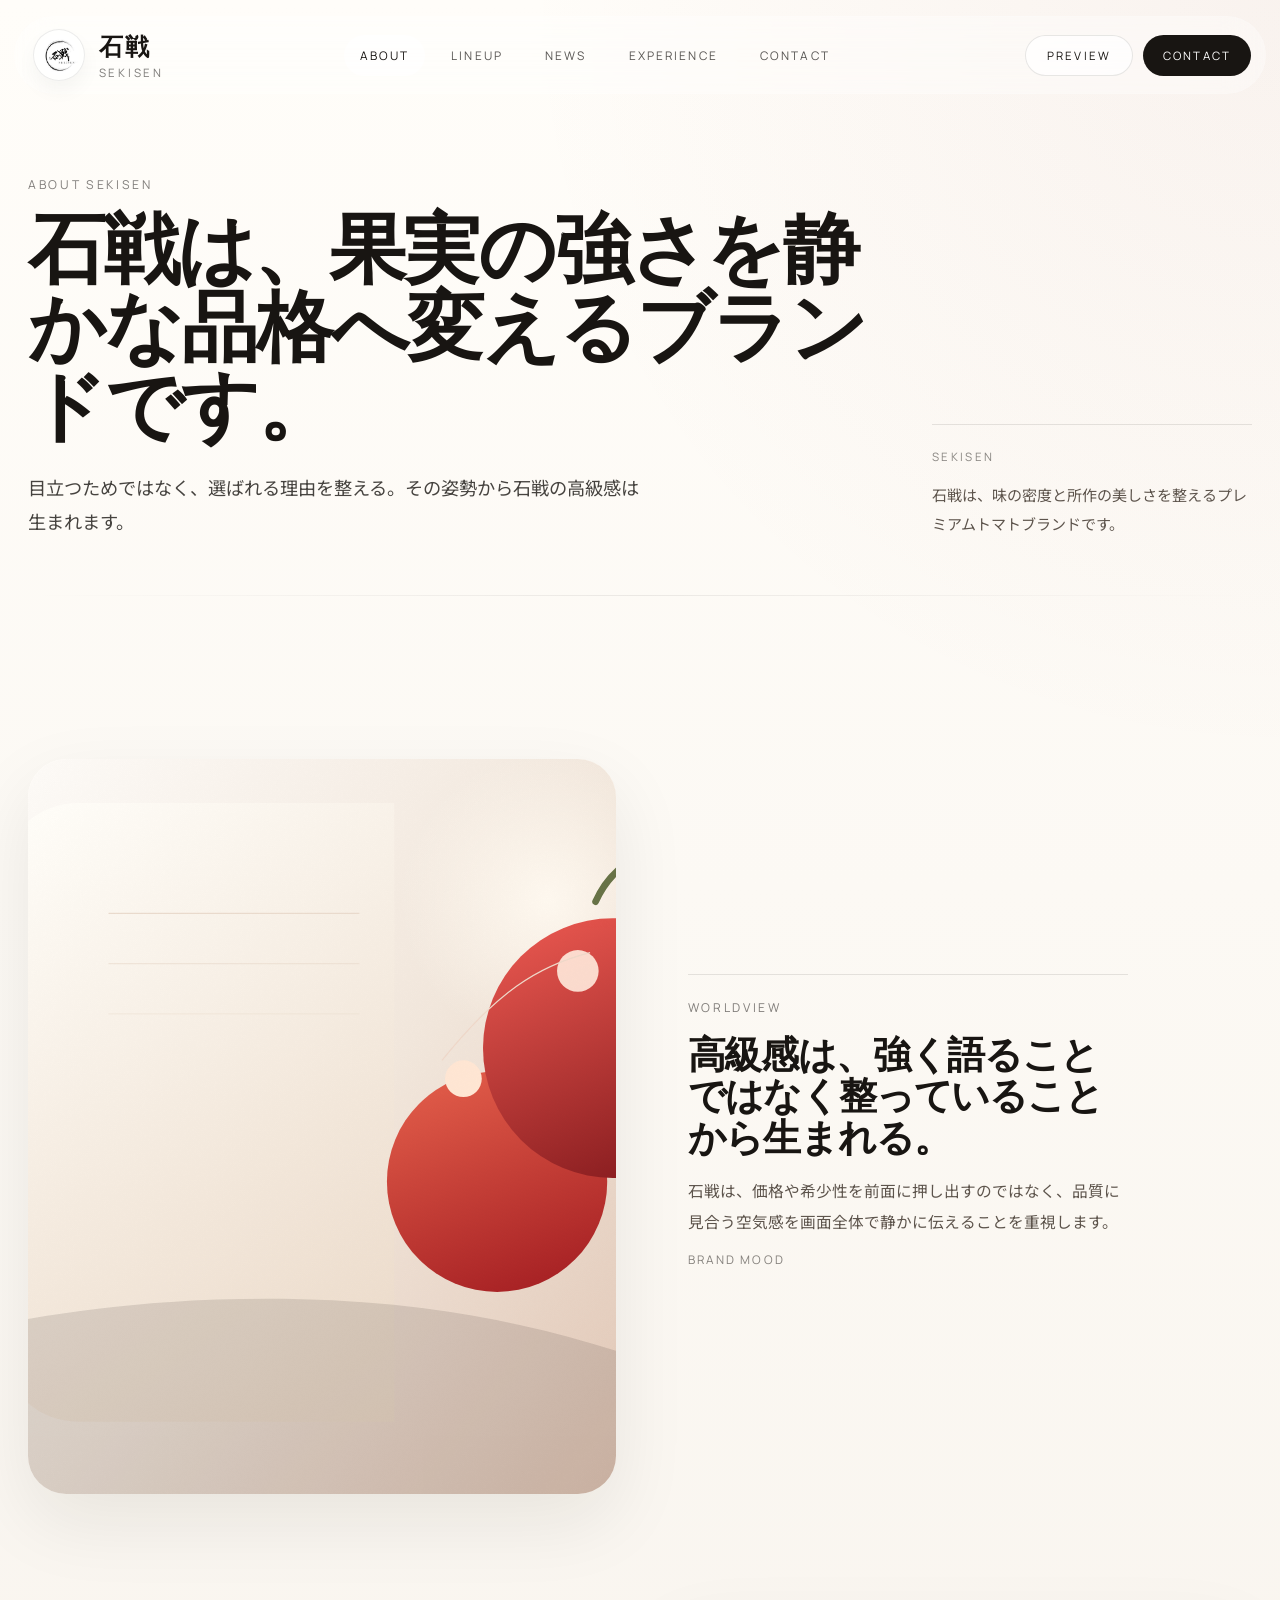
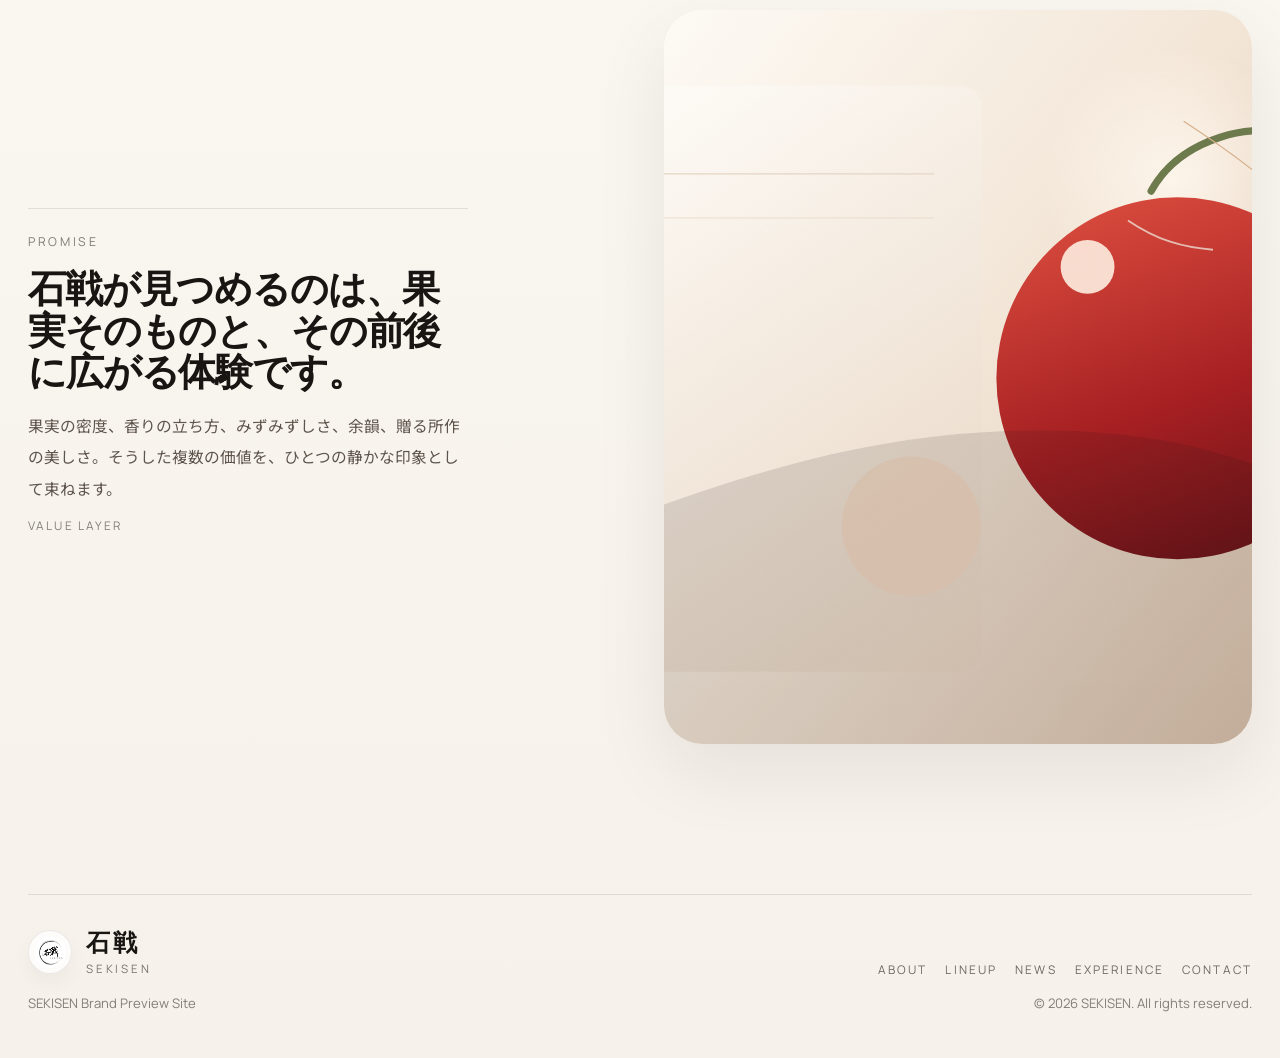
==== about.html @ 0d464e29 "Refine brand UI with multi-page navigation" ====
<!DOCTYPE html>
<html lang="ja">
  <head>
    <meta charset="UTF-8" />
    <meta name="viewport" content="width=device-width, initial-scale=1.0" />
    <title>About | SEKISEN</title>
    <meta
      name="description"
      content="石戦（SEKISEN）のブランド思想と世界観を紹介するページです。"
    />
    <link rel="preconnect" href="https://fonts.googleapis.com" />
    <link rel="preconnect" href="https://fonts.gstatic.com" crossorigin />
    <link
      href="https://fonts.googleapis.com/css2?family=Cormorant+Garamond:wght@500;600;700&family=Manrope:wght@400;500;600;700&family=Noto+Sans+JP:wght@400;500;700&display=swap"
      rel="stylesheet"
    />
    <link rel="stylesheet" href="./assets/css/styles.css" />
  </head>
  <body data-page="about">
    <noscript>
      <div class="no-script">
        JavaScriptを有効にすると、SEKISENのブランドサイトを表示できます。
      </div>
    </noscript>
    <div id="app"></div>
    <script src="./assets/js/content.js" defer></script>
    <script src="./assets/js/main.js" defer></script>
  </body>
</html>
---- assets/css/styles.css ----
:root {
  --bg: #f6f1ea;
  --bg-soft: #fcfaf6;
  --surface: rgba(255, 255, 255, 0.78);
  --surface-strong: rgba(255, 255, 255, 0.92);
  --ink: #181512;
  --ink-soft: #5d544c;
  --ink-faint: rgba(24, 21, 18, 0.56);
  --line: rgba(24, 21, 18, 0.1);
  --line-strong: rgba(24, 21, 18, 0.18);
  --accent: #8a302a;
  --accent-soft: rgba(138, 48, 42, 0.08);
  --moss: #66744a;
  --shadow: 0 28px 76px rgba(24, 21, 18, 0.08);
  --shadow-soft: 0 18px 42px rgba(24, 21, 18, 0.05);
  --radius-xl: 38px;
  --radius-lg: 28px;
  --radius-md: 20px;
  --container: min(1280px, calc(100vw - 56px));
  --transition: 420ms ease;
}

*,
*::before,
*::after {
  box-sizing: border-box;
}

html {
  scroll-behavior: smooth;
}

body {
  margin: 0;
  min-width: 320px;
  font-family: "Manrope", "Noto Sans JP", sans-serif;
  color: var(--ink);
  background:
    radial-gradient(circle at top right, rgba(138, 48, 42, 0.05), transparent 26%),
    linear-gradient(180deg, #fffdf9 0%, var(--bg) 100%);
}

body.nav-open {
  overflow: hidden;
}

img {
  display: block;
  max-width: 100%;
}

a {
  color: inherit;
  text-decoration: none;
}

button {
  font: inherit;
}

.container {
  width: var(--container);
  margin: 0 auto;
}

.page-shell {
  overflow: clip;
}

.site-main {
  position: relative;
}

.site-header {
  position: fixed;
  top: 16px;
  left: 50%;
  z-index: 100;
  width: min(1320px, calc(100vw - 28px));
  transform: translateX(-50%);
}

.site-header__inner {
  display: grid;
  grid-template-columns: auto 1fr auto;
  align-items: center;
  gap: 20px;
  padding: 12px 14px 12px 18px;
  border: 1px solid rgba(255, 255, 255, 0.08);
  border-radius: 999px;
  background: rgba(255, 255, 255, 0.34);
  backdrop-filter: blur(18px);
  transition:
    background var(--transition),
    border-color var(--transition),
    box-shadow var(--transition);
}

.site-header.is-scrolled .site-header__inner {
  background: rgba(255, 255, 255, 0.92);
  border-color: rgba(24, 21, 18, 0.08);
  box-shadow: 0 16px 44px rgba(24, 21, 18, 0.08);
}

.brand-mark {
  display: inline-flex;
  align-items: center;
  gap: 14px;
}

.brand-mark__symbol {
  flex: 0 0 auto;
  width: 52px;
  height: 52px;
  padding: 5px;
  border: 1px solid rgba(24, 21, 18, 0.08);
  border-radius: 50%;
  background: rgba(255, 255, 255, 0.74);
  box-shadow: 0 10px 20px rgba(24, 21, 18, 0.04);
}

.brand-mark__symbol img {
  width: 100%;
  height: 100%;
  object-fit: cover;
  border-radius: 50%;
}

.brand-mark__text {
  display: grid;
  gap: 2px;
}

.brand-mark__ja {
  font-family: "Cormorant Garamond", "Yu Mincho", serif;
  font-size: 1.5rem;
  font-weight: 600;
  letter-spacing: 0.12em;
}

.brand-mark__en {
  font-size: 0.72rem;
  letter-spacing: 0.24em;
  text-transform: uppercase;
  color: rgba(24, 21, 18, 0.56);
}

.site-nav {
  display: flex;
  align-items: center;
  justify-content: center;
  gap: 10px;
}

.site-nav__link {
  position: relative;
  padding: 12px 16px;
  border-radius: 999px;
  font-size: 0.74rem;
  letter-spacing: 0.18em;
  text-transform: uppercase;
  color: rgba(24, 21, 18, 0.72);
  transition: color var(--transition), background var(--transition);
}

.site-nav__link:hover,
.site-nav__link:focus-visible,
.site-nav__link.is-current {
  color: var(--ink);
  background: rgba(255, 255, 255, 0.62);
}

.site-header__utilities {
  display: flex;
  align-items: center;
  gap: 10px;
}

.site-utility {
  display: inline-flex;
  align-items: center;
  justify-content: center;
  min-width: 108px;
  padding: 12px 18px;
  border: 1px solid rgba(24, 21, 18, 0.1);
  border-radius: 999px;
  background: rgba(255, 255, 255, 0.7);
  font-size: 0.72rem;
  letter-spacing: 0.18em;
  text-transform: uppercase;
  transition:
    transform var(--transition),
    background var(--transition),
    color var(--transition),
    box-shadow var(--transition);
}

.site-utility:hover,
.site-utility:focus-visible {
  transform: translateY(-1px);
  box-shadow: 0 12px 26px rgba(24, 21, 18, 0.08);
}

.site-utility--dark {
  background: var(--ink);
  color: #ffffff;
  border-color: transparent;
}

.nav-toggle {
  display: none;
  position: relative;
  width: 48px;
  height: 48px;
  padding: 0;
  border: 0;
  border-radius: 50%;
  background: rgba(255, 255, 255, 0.8);
  box-shadow: 0 10px 22px rgba(24, 21, 18, 0.08);
  cursor: pointer;
}

.nav-toggle span {
  position: absolute;
  left: 13px;
  width: 22px;
  height: 1.5px;
  background: var(--ink);
  transition: transform var(--transition), top var(--transition);
}

.nav-toggle span:first-child {
  top: 20px;
}

.nav-toggle span:last-child {
  top: 28px;
}

.nav-toggle[aria-expanded="true"] span:first-child {
  top: 24px;
  transform: rotate(45deg);
}

.nav-toggle[aria-expanded="true"] span:last-child {
  top: 24px;
  transform: rotate(-45deg);
}

.hero {
  position: relative;
  min-height: 100svh;
  padding: 138px 0 40px;
  isolation: isolate;
}

.hero__slides,
.hero__veil,
.hero__grain {
  position: absolute;
  inset: 0;
}

.hero__slides {
  z-index: -3;
}

.hero-slide {
  position: absolute;
  inset: 0;
  opacity: 0;
  transform: scale(1.018);
  transition: opacity 2200ms ease, transform 2200ms ease;
}

.hero-slide.is-active {
  opacity: 1;
  transform: scale(1);
}

.hero-slide img {
  width: 100%;
  height: 100%;
  object-fit: cover;
  object-position: center;
  transform: scale(1.05);
  transition: transform 12s ease;
}

.hero-slide.is-active img {
  transform: scale(1);
}

.hero__veil {
  z-index: -2;
  background:
    linear-gradient(90deg, rgba(255, 252, 248, 0.95) 0%, rgba(255, 252, 248, 0.84) 36%, rgba(255, 252, 248, 0.48) 68%, rgba(255, 252, 248, 0.18) 100%),
    linear-gradient(180deg, rgba(255, 255, 255, 0.08) 0%, rgba(255, 255, 255, 0.24) 100%);
}

.hero__grain {
  z-index: -1;
  background-image:
    linear-gradient(rgba(24, 21, 18, 0.05) 1px, transparent 1px),
    linear-gradient(90deg, rgba(24, 21, 18, 0.05) 1px, transparent 1px);
  background-size: 156px 156px;
  mask-image: linear-gradient(180deg, rgba(0, 0, 0, 0.7), transparent 94%);
}

.hero__shell {
  position: relative;
  display: grid;
  grid-template-columns: minmax(0, 1.08fr) minmax(320px, 360px);
  gap: 72px;
  align-items: end;
  min-height: calc(100svh - 188px);
}

.hero__copy {
  max-width: 720px;
}

.hero__copy.is-changing {
  opacity: 0.42;
  transform: translateY(20px);
}

.hero__kicker,
.section-kicker {
  margin: 0 0 20px;
  font-size: 0.76rem;
  letter-spacing: 0.22em;
  text-transform: uppercase;
  color: rgba(24, 21, 18, 0.54);
}

.hero__tagline {
  margin: 0 0 22px;
  font-size: 0.76rem;
  letter-spacing: 0.18em;
  text-transform: uppercase;
  color: rgba(24, 21, 18, 0.42);
}

.hero__title,
.section-title,
.subhero__title,
.feature-story__title,
.detail-story__title,
.contact-panel__title,
.intro-block__quote-title,
.link-tile__title,
.overview-link__title,
.news-article__title {
  margin: 0;
  font-family: "Cormorant Garamond", "Yu Mincho", serif;
  font-weight: 600;
  letter-spacing: -0.03em;
}

.hero__title {
  font-size: clamp(4.6rem, 10vw, 8.8rem);
  line-height: 0.86;
}

.hero__description,
.section-text,
.subhero__lead,
.hero__panel-text,
.intro-block__quote-text,
.overview-link__text,
.feature-story__text,
.detail-story__text,
.news-preview__title,
.news-article__body,
.contact-panel__text {
  font-size: 0.98rem;
  line-height: 2;
  color: var(--ink-soft);
}

.hero__description {
  max-width: 480px;
  margin: 28px 0 0;
}

.hero__actions {
  margin-top: 38px;
}

.button {
  display: inline-flex;
  align-items: center;
  justify-content: center;
  min-width: 180px;
  padding: 16px 24px;
  border-radius: 999px;
  border: 1px solid transparent;
  font-size: 0.76rem;
  font-weight: 600;
  letter-spacing: 0.18em;
  text-transform: uppercase;
  transition:
    transform var(--transition),
    box-shadow var(--transition),
    background var(--transition);
}

.button:hover,
.button:focus-visible {
  transform: translateY(-2px);
}

.button--dark {
  background: var(--ink);
  color: #ffffff;
  box-shadow: 0 18px 38px rgba(24, 21, 18, 0.12);
}

.hero__panel {
  align-self: center;
  padding: 26px;
  border: 1px solid rgba(24, 21, 18, 0.08);
  border-radius: var(--radius-xl);
  background:
    linear-gradient(180deg, rgba(255, 255, 255, 0.92), rgba(247, 241, 234, 0.86));
  backdrop-filter: blur(14px);
  box-shadow: var(--shadow);
}

.hero__panel-head {
  display: flex;
  align-items: center;
  justify-content: space-between;
  gap: 14px;
}

.hero__panel-label {
  margin: 0;
  font-size: 0.72rem;
  letter-spacing: 0.18em;
  text-transform: uppercase;
  color: rgba(24, 21, 18, 0.46);
}

.hero__panel-mark {
  font-family: "Cormorant Garamond", "Yu Mincho", serif;
  font-size: 1.4rem;
  letter-spacing: 0.12em;
}

.hero__panel-logo {
  width: 96px;
  height: 96px;
  margin-top: 26px;
  padding: 8px;
  border: 1px solid rgba(24, 21, 18, 0.08);
  border-radius: 50%;
  background: rgba(255, 255, 255, 0.8);
}

.hero__panel-logo img {
  width: 100%;
  height: 100%;
  object-fit: cover;
  border-radius: 50%;
}

.hero__panel-title {
  margin: 24px 0 0;
  font-family: "Cormorant Garamond", "Yu Mincho", serif;
  font-size: 2.05rem;
  line-height: 1.08;
  letter-spacing: -0.02em;
}

.hero__panel-text {
  margin: 14px 0 0;
}

.hero__panel-points {
  display: grid;
  gap: 10px;
  margin-top: 22px;
}

.hero__panel-point {
  display: inline-flex;
  align-items: center;
  gap: 10px;
  font-size: 0.76rem;
  letter-spacing: 0.12em;
  text-transform: uppercase;
  color: rgba(24, 21, 18, 0.58);
}

.hero__panel-point::before {
  content: "";
  width: 26px;
  height: 1px;
  background: rgba(24, 21, 18, 0.18);
}

.hero__footer {
  position: absolute;
  left: 0;
  right: 0;
  bottom: 10px;
  display: grid;
  grid-template-columns: auto auto 1fr;
  align-items: center;
  gap: 20px;
}

.hero__counter {
  display: inline-flex;
  align-items: center;
  gap: 12px;
  font-size: 0.8rem;
  letter-spacing: 0.18em;
  text-transform: uppercase;
  color: rgba(24, 21, 18, 0.52);
}

.hero__counter-line {
  width: 74px;
  height: 1px;
  background: rgba(24, 21, 18, 0.18);
}

.hero__dots {
  display: inline-flex;
  align-items: center;
  gap: 10px;
}

.hero-dot {
  width: 42px;
  height: 3px;
  padding: 0;
  border: 0;
  border-radius: 999px;
  background: rgba(24, 21, 18, 0.16);
  cursor: pointer;
  transition: background var(--transition), transform var(--transition);
}

.hero-dot.is-active {
  background: rgba(24, 21, 18, 0.72);
  transform: scaleX(1.08);
}

.hero__scroll {
  justify-self: end;
  font-size: 0.74rem;
  letter-spacing: 0.2em;
  text-transform: uppercase;
  color: rgba(24, 21, 18, 0.5);
}

.section {
  position: relative;
  padding: 150px 0;
}

.section::before {
  content: "";
  position: absolute;
  left: 50%;
  top: 0;
  width: min(1280px, calc(100vw - 56px));
  height: 1px;
  transform: translateX(-50%);
  background: linear-gradient(90deg, transparent, rgba(24, 21, 18, 0.08), transparent);
}

.section-head {
  max-width: 820px;
}

.section-head--compact {
  max-width: 540px;
}

.section-title,
.subhero__title {
  font-size: clamp(3.1rem, 6vw, 5.6rem);
  line-height: 1.02;
}

.section-lead,
.subhero__lead {
  margin: 24px 0 0;
  max-width: 620px;
  font-size: 1.14rem;
  line-height: 1.85;
  color: rgba(24, 21, 18, 0.8);
}

.section-text {
  max-width: 720px;
  margin: 22px 0 0;
}

.page-intro {
  padding-top: 108px;
}

.page-intro::before {
  display: none;
}

.intro-block {
  display: grid;
  grid-template-columns: minmax(0, 0.92fr) minmax(420px, 0.88fr);
  gap: 56px;
  align-items: center;
}

.intro-block__media {
  position: relative;
  margin: 0;
}

.intro-block__media img {
  width: 100%;
  aspect-ratio: 4 / 5;
  object-fit: cover;
  border-radius: var(--radius-xl);
  box-shadow: var(--shadow);
}

.intro-block__quote {
  position: absolute;
  left: 24px;
  right: 24px;
  bottom: 24px;
  padding: 22px 24px;
  border: 1px solid rgba(255, 255, 255, 0.14);
  border-radius: var(--radius-lg);
  background: rgba(255, 255, 255, 0.82);
  backdrop-filter: blur(16px);
}

.intro-block__quote-label {
  margin: 0;
  font-size: 0.72rem;
  letter-spacing: 0.18em;
  text-transform: uppercase;
  color: rgba(24, 21, 18, 0.48);
}

.intro-block__quote-title {
  margin-top: 14px;
  font-size: 1.8rem;
  line-height: 1.1;
}

.intro-block__quote-text {
  margin: 12px 0 0;
}

.overview {
  padding-top: 118px;
}

.overview__grid {
  display: grid;
  grid-template-columns: repeat(3, minmax(0, 1fr));
  gap: 36px;
  margin-top: 48px;
}

.overview-link {
  display: grid;
  gap: 16px;
  padding-top: 24px;
  border-top: 1px solid var(--line-strong);
}

.overview-link__label,
.story-meta,
.link-tile__label,
.news-preview__meta,
.news-article__meta {
  display: inline-flex;
  align-items: center;
  gap: 12px;
  font-size: 0.74rem;
  letter-spacing: 0.18em;
  text-transform: uppercase;
  color: rgba(24, 21, 18, 0.52);
}

.overview-link__title {
  font-size: 2rem;
  line-height: 1.08;
}

.overview-link__text {
  margin: 0;
}

.overview-link__action,
.link-tile__action {
  font-size: 0.76rem;
  letter-spacing: 0.18em;
  text-transform: uppercase;
  color: rgba(24, 21, 18, 0.68);
}

.feature-section {
  background:
    linear-gradient(180deg, rgba(255, 255, 255, 0.6), rgba(247, 241, 234, 0.18));
}

.feature-section--soft {
  background:
    linear-gradient(180deg, rgba(250, 247, 242, 0.96), rgba(255, 255, 255, 0.62));
}

.feature-section__stack,
.detail-section__stack {
  margin-top: 72px;
}

.feature-story,
.detail-story {
  display: grid;
  grid-template-columns: minmax(0, 1.02fr) minmax(0, 0.98fr);
  gap: 72px;
  align-items: center;
}

.feature-story + .feature-story,
.detail-story + .detail-story {
  margin-top: 116px;
}

.feature-story--reverse,
.detail-story--reverse {
  grid-template-columns: minmax(0, 0.98fr) minmax(0, 1.02fr);
}

.feature-story--reverse .feature-story__media,
.detail-story--reverse .detail-story__media {
  order: 2;
}

.feature-story--reverse .feature-story__copy,
.detail-story--reverse .detail-story__copy {
  order: 1;
}

.feature-story__media,
.detail-story__media {
  margin: 0;
}

.feature-story__media img,
.detail-story__media img {
  width: 100%;
  aspect-ratio: 4 / 5;
  object-fit: cover;
  border-radius: var(--radius-xl);
  box-shadow: var(--shadow);
}

.feature-story__copy,
.detail-story__copy {
  max-width: 440px;
  padding-top: 24px;
  border-top: 1px solid var(--line);
}

.feature-story__title,
.detail-story__title,
.contact-panel__title {
  margin-top: 18px;
  font-size: 2.4rem;
  line-height: 1.08;
}

.feature-story__text,
.detail-story__text {
  margin: 16px 0 0;
}

.text-link {
  display: inline-flex;
  align-items: center;
  gap: 12px;
  margin-top: 24px;
  font-size: 0.76rem;
  letter-spacing: 0.18em;
  text-transform: uppercase;
  color: rgba(24, 21, 18, 0.72);
}

.text-link::after {
  content: "";
  width: 42px;
  height: 1px;
  background: currentColor;
  opacity: 0.38;
}

.news-preview {
  background: rgba(255, 255, 255, 0.56);
}

.news-preview__shell {
  display: grid;
  grid-template-columns: minmax(320px, 420px) minmax(0, 1fr);
  gap: 64px;
  align-items: start;
}

.news-preview__list {
  margin: 0;
  padding: 0;
  list-style: none;
  border-top: 1px solid var(--line);
}

.news-preview__item {
  border-bottom: 1px solid var(--line);
}

.news-preview__link {
  display: grid;
  grid-template-columns: minmax(200px, 240px) 1fr;
  gap: 18px;
  align-items: center;
  padding: 22px 0;
  transition: transform var(--transition);
}

.news-preview__link:hover,
.news-preview__link:focus-visible {
  transform: translateX(4px);
}

.news-preview__title {
  margin: 0;
}

.link-band {
  padding-top: 112px;
  padding-bottom: 138px;
}

.link-band__grid {
  display: grid;
  grid-template-columns: repeat(3, minmax(0, 1fr));
  gap: 28px;
}

.link-tile {
  display: grid;
  gap: 18px;
  padding-top: 26px;
  border-top: 1px solid var(--line-strong);
}

.link-tile__title {
  font-size: 2.16rem;
  line-height: 1.08;
}

.subhero {
  position: relative;
  padding: 176px 0 56px;
}

.subhero__shell {
  display: grid;
  grid-template-columns: minmax(0, 1fr) minmax(260px, 320px);
  gap: 52px;
  align-items: end;
}

.subhero__side {
  padding: 24px 0 0;
  border-top: 1px solid var(--line);
}

.subhero__side-label {
  margin: 0;
  font-size: 0.72rem;
  letter-spacing: 0.2em;
  text-transform: uppercase;
  color: rgba(24, 21, 18, 0.5);
}

.subhero__side-text {
  margin: 18px 0 0;
  font-size: 0.94rem;
  line-height: 1.92;
  color: var(--ink-soft);
}

.detail-section {
  padding-top: 92px;
}

.news-page {
  padding-top: 92px;
}

.news-page__stack {
  max-width: 960px;
}

.news-article {
  padding: 30px 0;
  border-top: 1px solid var(--line);
}

.news-article:last-child {
  border-bottom: 1px solid var(--line);
}

.news-article__title {
  margin-top: 18px;
  font-size: 2rem;
  line-height: 1.1;
}

.news-article__body {
  max-width: 760px;
  margin: 16px 0 0;
}

.contact-page {
  padding-top: 92px;
  padding-bottom: 138px;
}

.contact-page__grid {
  display: grid;
  grid-template-columns: repeat(2, minmax(0, 1fr));
  gap: 28px;
}

.contact-panel {
  padding: 30px;
  border: 1px solid rgba(24, 21, 18, 0.08);
  border-radius: var(--radius-xl);
  background:
    linear-gradient(180deg, rgba(255, 255, 255, 0.94), rgba(247, 241, 234, 0.9));
  box-shadow: var(--shadow-soft);
}

.contact-panel__text {
  margin: 14px 0 0;
}

.site-footer {
  padding: 0 0 46px;
}

.site-footer__inner {
  display: flex;
  align-items: flex-end;
  justify-content: space-between;
  gap: 28px;
  padding-top: 32px;
  border-top: 1px solid var(--line);
}

.site-footer__brand {
  display: grid;
  gap: 18px;
}

.site-footer__brand .brand-mark__symbol {
  width: 44px;
  height: 44px;
}

.site-footer__note,
.site-footer__copyright {
  margin: 0;
  font-size: 0.82rem;
  color: rgba(24, 21, 18, 0.52);
}

.site-footer__meta {
  display: grid;
  justify-items: end;
  gap: 16px;
}

.site-footer__nav {
  display: flex;
  align-items: center;
  gap: 18px;
  flex-wrap: wrap;
}

.site-footer__nav a {
  font-size: 0.74rem;
  letter-spacing: 0.18em;
  text-transform: uppercase;
  color: rgba(24, 21, 18, 0.62);
}

.no-script {
  padding: 16px 20px;
  background: var(--ink);
  color: #ffffff;
  text-align: center;
}

.reveal-up,
.reveal-side,
.reveal-scale {
  opacity: 0;
  transition:
    opacity 920ms ease,
    transform 920ms cubic-bezier(0.2, 0.7, 0.2, 1);
}

.reveal-up {
  transform: translateY(28px);
}

.reveal-side--left {
  transform: translateX(-46px);
}

.reveal-side--right {
  transform: translateX(46px);
}

.reveal-scale {
  transform: scale(0.97);
}

.reveal-up--delay {
  transition-delay: 120ms;
}

.reveal-up--delay-2 {
  transition-delay: 220ms;
}

.reveal-up.is-visible,
.reveal-side.is-visible,
.reveal-scale.is-visible {
  opacity: 1;
  transform: translate3d(0, 0, 0) scale(1);
}

@media (max-width: 1180px) {
  .hero__shell,
  .intro-block,
  .feature-story,
  .feature-story--reverse,
  .detail-story,
  .detail-story--reverse,
  .news-preview__shell,
  .subhero__shell {
    grid-template-columns: 1fr;
  }

  .hero__shell {
    min-height: auto;
    gap: 44px;
    padding-bottom: 96px;
  }

  .feature-story--reverse .feature-story__media,
  .feature-story--reverse .feature-story__copy,
  .detail-story--reverse .detail-story__media,
  .detail-story--reverse .detail-story__copy {
    order: initial;
  }

  .overview__grid,
  .link-band__grid,
  .contact-page__grid {
    grid-template-columns: 1fr;
  }

  .news-preview__shell {
    gap: 42px;
  }

  .site-footer__inner {
    align-items: flex-start;
  }

  .site-footer__meta {
    justify-items: start;
  }
}

@media (max-width: 960px) {
  :root {
    --container: min(100vw - 32px, 100%);
  }

  .site-header__inner {
    grid-template-columns: auto auto;
    justify-content: space-between;
  }

  .site-header__utilities {
    display: none;
  }

  .site-nav {
    position: fixed;
    top: 82px;
    left: 14px;
    right: 14px;
    display: grid;
    gap: 6px;
    padding: 10px;
    border: 1px solid rgba(24, 21, 18, 0.08);
    border-radius: 30px;
    background: rgba(255, 255, 255, 0.96);
    box-shadow: 0 26px 54px rgba(24, 21, 18, 0.1);
    opacity: 0;
    pointer-events: none;
    transform: translateY(-12px);
    transition:
      opacity var(--transition),
      transform var(--transition);
  }

  .site-nav.is-open {
    opacity: 1;
    pointer-events: auto;
    transform: translateY(0);
  }

  .site-nav__link {
    padding: 15px 16px;
  }

  .nav-toggle {
    display: inline-flex;
  }

  .hero {
    padding-top: 118px;
  }

  .hero__footer {
    grid-template-columns: 1fr;
    justify-items: start;
    gap: 12px;
    bottom: -2px;
  }

  .hero__scroll {
    display: none;
  }

  .news-preview__link {
    grid-template-columns: 1fr;
    gap: 10px;
  }

  .site-footer__inner {
    flex-direction: column;
  }
}

@media (max-width: 720px) {
  .hero__title {
    font-size: clamp(3.6rem, 15vw, 5.8rem);
  }

  .section-title,
  .subhero__title {
    font-size: clamp(2.7rem, 10vw, 4.2rem);
  }

  .hero__description,
  .section-text,
  .subhero__lead,
  .hero__panel-text,
  .intro-block__quote-text,
  .overview-link__text,
  .feature-story__text,
  .detail-story__text,
  .news-preview__title,
  .news-article__body,
  .contact-panel__text {
    font-size: 0.92rem;
    line-height: 1.86;
  }

  .section-lead,
  .subhero__lead {
    font-size: 1rem;
  }

  .hero__panel-title,
  .intro-block__quote-title,
  .feature-story__title,
  .detail-story__title,
  .contact-panel__title,
  .news-article__title,
  .link-tile__title,
  .overview-link__title {
    font-size: 1.8rem;
  }

  .section {
    padding: 110px 0;
  }

  .subhero {
    padding-top: 150px;
  }

  .page-intro {
    padding-top: 90px;
  }

  .hero__panel,
  .contact-panel {
    padding: 22px;
  }

  .intro-block__quote {
    position: static;
    margin-top: 18px;
  }

  .button {
    width: 100%;
    min-width: 0;
  }

  .feature-story + .feature-story,
  .detail-story + .detail-story {
    margin-top: 84px;
  }
}

@media (prefers-reduced-motion: reduce) {
  html {
    scroll-behavior: auto;
  }

  *,
  *::before,
  *::after {
    animation-duration: 0.01ms !important;
    animation-iteration-count: 1 !important;
    transition-duration: 0.01ms !important;
    scroll-behavior: auto !important;
  }
}
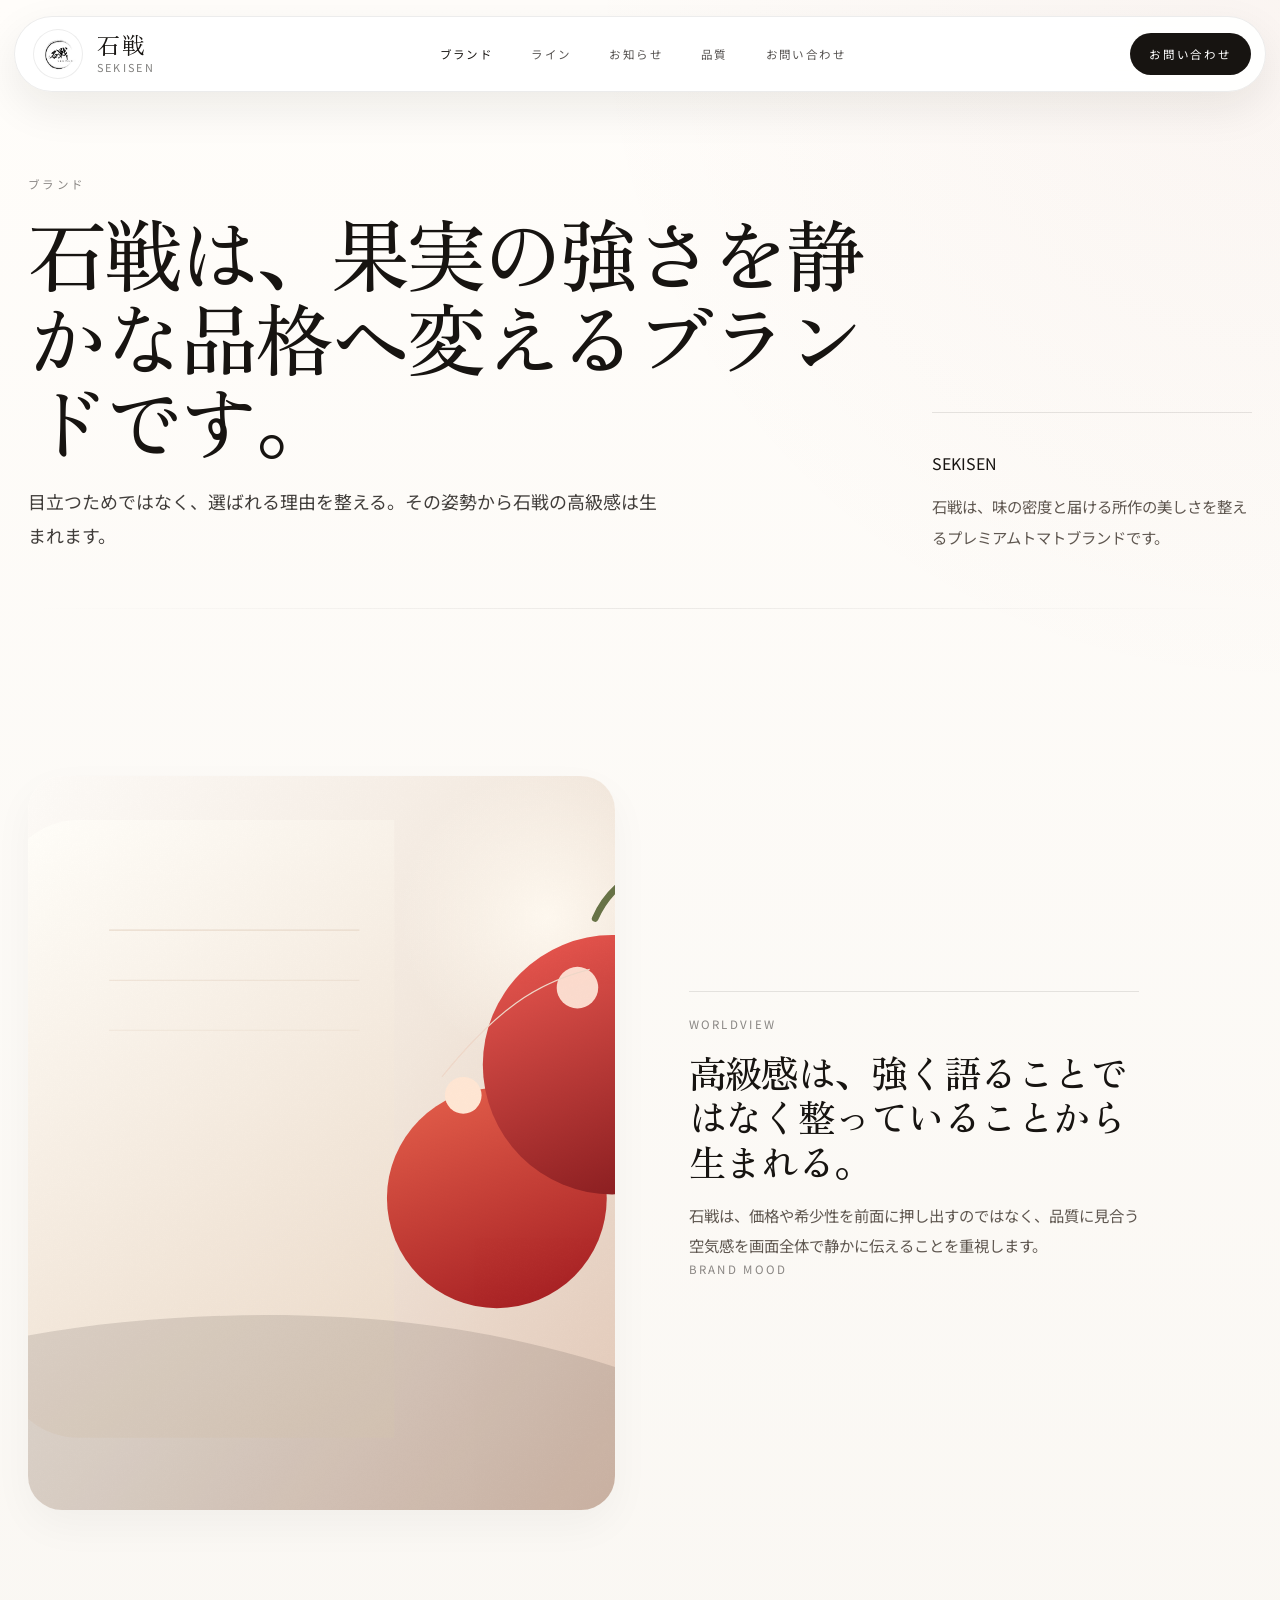
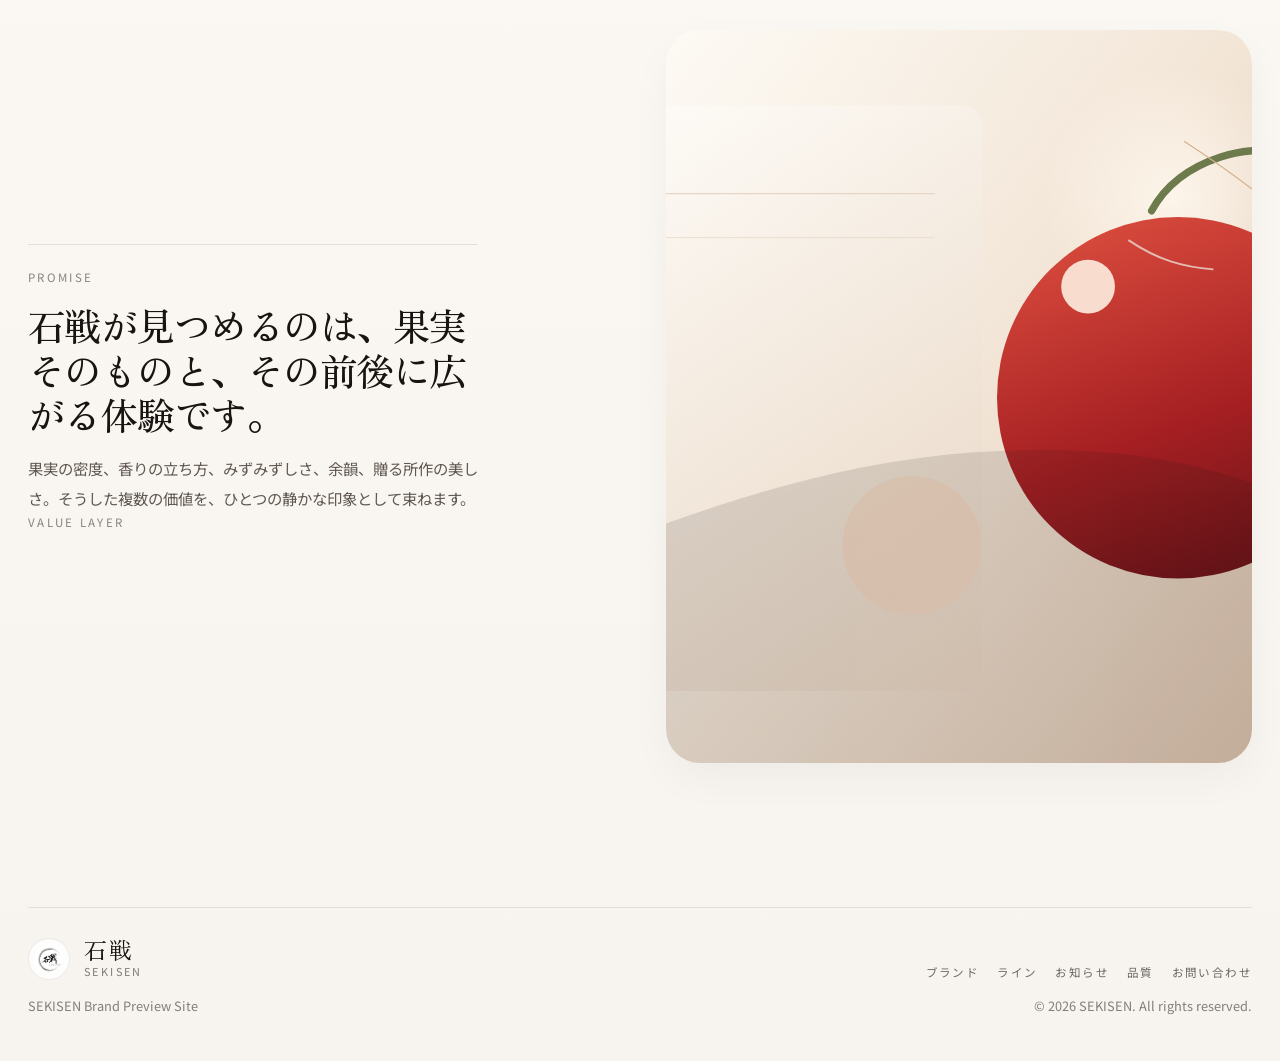
==== commit 6566c37c: "Redesign home page as premium brand experience" ====
--- a/about.html
+++ b/about.html
@@ -11,7 +11,7 @@
     <link rel="preconnect" href="https://fonts.googleapis.com" />
     <link rel="preconnect" href="https://fonts.gstatic.com" crossorigin />
     <link
-      href="https://fonts.googleapis.com/css2?family=Cormorant+Garamond:wght@500;600;700&family=Manrope:wght@400;500;600;700&family=Noto+Sans+JP:wght@400;500;700&display=swap"
+      href="https://fonts.googleapis.com/css2?family=Cormorant+Garamond:wght@500;600;700&family=Manrope:wght@400;500;600;700&family=Noto+Sans+JP:wght@400;500;700&family=Zen+Old+Mincho:wght@400;500;700&display=swap"
       rel="stylesheet"
     />
     <link rel="stylesheet" href="./assets/css/styles.css" />
--- a/assets/css/styles.css
+++ b/assets/css/styles.css
@@ -1,21 +1,19 @@
 :root {
-  --bg: #f6f1ea;
-  --bg-soft: #fcfaf6;
-  --surface: rgba(255, 255, 255, 0.78);
+  --bg: #f7f4ef;
+  --bg-soft: #fcfaf7;
+  --surface: rgba(255, 255, 255, 0.8);
   --surface-strong: rgba(255, 255, 255, 0.92);
-  --ink: #181512;
-  --ink-soft: #5d544c;
-  --ink-faint: rgba(24, 21, 18, 0.56);
-  --line: rgba(24, 21, 18, 0.1);
-  --line-strong: rgba(24, 21, 18, 0.18);
-  --accent: #8a302a;
-  --accent-soft: rgba(138, 48, 42, 0.08);
-  --moss: #66744a;
-  --shadow: 0 28px 76px rgba(24, 21, 18, 0.08);
-  --shadow-soft: 0 18px 42px rgba(24, 21, 18, 0.05);
-  --radius-xl: 38px;
+  --ink: #171411;
+  --ink-soft: #5f5750;
+  --ink-faint: rgba(23, 20, 17, 0.54);
+  --line: rgba(23, 20, 17, 0.1);
+  --line-strong: rgba(23, 20, 17, 0.18);
+  --accent: #8f3028;
+  --moss: #5d6d49;
+  --shadow: 0 26px 76px rgba(23, 20, 17, 0.08);
+  --shadow-soft: 0 16px 42px rgba(23, 20, 17, 0.04);
+  --radius-xl: 40px;
   --radius-lg: 28px;
-  --radius-md: 20px;
   --container: min(1280px, calc(100vw - 56px));
   --transition: 420ms ease;
 }
@@ -33,11 +31,11 @@
 body {
   margin: 0;
   min-width: 320px;
-  font-family: "Manrope", "Noto Sans JP", sans-serif;
+  font-family: "Noto Sans JP", sans-serif;
   color: var(--ink);
   background:
-    radial-gradient(circle at top right, rgba(138, 48, 42, 0.05), transparent 26%),
-    linear-gradient(180deg, #fffdf9 0%, var(--bg) 100%);
+    radial-gradient(circle at top right, rgba(143, 48, 40, 0.04), transparent 24%),
+    linear-gradient(180deg, #fffdfa 0%, var(--bg) 100%);
 }
 
 body.nav-open {
@@ -84,22 +82,29 @@
   display: grid;
   grid-template-columns: auto 1fr auto;
   align-items: center;
-  gap: 20px;
+  gap: 22px;
   padding: 12px 14px 12px 18px;
   border: 1px solid rgba(255, 255, 255, 0.08);
   border-radius: 999px;
-  background: rgba(255, 255, 255, 0.34);
-  backdrop-filter: blur(18px);
+  background: rgba(255, 255, 255, 0.14);
+  backdrop-filter: blur(10px);
   transition:
     background var(--transition),
     border-color var(--transition),
-    box-shadow var(--transition);
-}
-
-.site-header.is-scrolled .site-header__inner {
+    box-shadow var(--transition),
+    backdrop-filter var(--transition);
+}
+
+.site-header.is-scrolled .site-header__inner,
+.page-about .site-header__inner,
+.page-lineup .site-header__inner,
+.page-news .site-header__inner,
+.page-experience .site-header__inner,
+.page-contact .site-header__inner {
   background: rgba(255, 255, 255, 0.92);
-  border-color: rgba(24, 21, 18, 0.08);
-  box-shadow: 0 16px 44px rgba(24, 21, 18, 0.08);
+  border-color: rgba(23, 20, 17, 0.08);
+  backdrop-filter: blur(18px);
+  box-shadow: 0 16px 44px rgba(23, 20, 17, 0.08);
 }
 
 .brand-mark {
@@ -110,13 +115,12 @@
 
 .brand-mark__symbol {
   flex: 0 0 auto;
-  width: 52px;
-  height: 52px;
+  width: 50px;
+  height: 50px;
   padding: 5px;
-  border: 1px solid rgba(24, 21, 18, 0.08);
+  border: 1px solid rgba(23, 20, 17, 0.08);
   border-radius: 50%;
-  background: rgba(255, 255, 255, 0.74);
-  box-shadow: 0 10px 20px rgba(24, 21, 18, 0.04);
+  background: rgba(255, 255, 255, 0.78);
 }
 
 .brand-mark__symbol img {
@@ -132,42 +136,40 @@
 }
 
 .brand-mark__ja {
-  font-family: "Cormorant Garamond", "Yu Mincho", serif;
-  font-size: 1.5rem;
-  font-weight: 600;
-  letter-spacing: 0.12em;
+  font-family: "Zen Old Mincho", "Yu Mincho", serif;
+  font-size: 1.44rem;
+  line-height: 1;
+  letter-spacing: 0.1em;
 }
 
 .brand-mark__en {
-  font-size: 0.72rem;
-  letter-spacing: 0.24em;
+  font-size: 0.68rem;
+  letter-spacing: 0.22em;
   text-transform: uppercase;
-  color: rgba(24, 21, 18, 0.56);
+  color: var(--ink-faint);
 }
 
 .site-nav {
   display: flex;
   align-items: center;
   justify-content: center;
-  gap: 10px;
+  gap: 8px;
 }
 
 .site-nav__link {
-  position: relative;
-  padding: 12px 16px;
+  padding: 11px 15px;
   border-radius: 999px;
-  font-size: 0.74rem;
-  letter-spacing: 0.18em;
-  text-transform: uppercase;
-  color: rgba(24, 21, 18, 0.72);
-  transition: color var(--transition), background var(--transition);
+  font-size: 0.72rem;
+  letter-spacing: 0.12em;
+  color: rgba(23, 20, 17, 0.72);
+  transition: background var(--transition), color var(--transition);
 }
 
 .site-nav__link:hover,
 .site-nav__link:focus-visible,
 .site-nav__link.is-current {
+  background: rgba(255, 255, 255, 0.68);
   color: var(--ink);
-  background: rgba(255, 255, 255, 0.62);
 }
 
 .site-header__utilities {
@@ -180,25 +182,23 @@
   display: inline-flex;
   align-items: center;
   justify-content: center;
-  min-width: 108px;
+  min-width: 112px;
   padding: 12px 18px;
-  border: 1px solid rgba(24, 21, 18, 0.1);
   border-radius: 999px;
-  background: rgba(255, 255, 255, 0.7);
+  border: 1px solid rgba(23, 20, 17, 0.08);
+  background: rgba(255, 255, 255, 0.72);
   font-size: 0.72rem;
-  letter-spacing: 0.18em;
-  text-transform: uppercase;
+  letter-spacing: 0.16em;
   transition:
     transform var(--transition),
-    background var(--transition),
-    color var(--transition),
-    box-shadow var(--transition);
+    box-shadow var(--transition),
+    background var(--transition);
 }
 
 .site-utility:hover,
 .site-utility:focus-visible {
   transform: translateY(-1px);
-  box-shadow: 0 12px 26px rgba(24, 21, 18, 0.08);
+  box-shadow: 0 14px 26px rgba(23, 20, 17, 0.08);
 }
 
 .site-utility--dark {
@@ -215,8 +215,8 @@
   padding: 0;
   border: 0;
   border-radius: 50%;
-  background: rgba(255, 255, 255, 0.8);
-  box-shadow: 0 10px 22px rgba(24, 21, 18, 0.08);
+  background: rgba(255, 255, 255, 0.86);
+  box-shadow: 0 12px 24px rgba(23, 20, 17, 0.08);
   cursor: pointer;
 }
 
@@ -250,7 +250,7 @@
 .hero {
   position: relative;
   min-height: 100svh;
-  padding: 138px 0 40px;
+  padding: 138px 0 72px;
   isolation: isolate;
 }
 
@@ -284,7 +284,7 @@
   object-fit: cover;
   object-position: center;
   transform: scale(1.05);
-  transition: transform 12s ease;
+  transition: transform 13s ease;
 }
 
 .hero-slide.is-active img {
@@ -294,112 +294,108 @@
 .hero__veil {
   z-index: -2;
   background:
-    linear-gradient(90deg, rgba(255, 252, 248, 0.95) 0%, rgba(255, 252, 248, 0.84) 36%, rgba(255, 252, 248, 0.48) 68%, rgba(255, 252, 248, 0.18) 100%),
-    linear-gradient(180deg, rgba(255, 255, 255, 0.08) 0%, rgba(255, 255, 255, 0.24) 100%);
+    linear-gradient(90deg, rgba(255, 252, 248, 0.96) 0%, rgba(255, 252, 248, 0.82) 34%, rgba(255, 252, 248, 0.42) 68%, rgba(255, 252, 248, 0.16) 100%),
+    linear-gradient(180deg, rgba(255, 255, 255, 0.08) 0%, rgba(255, 255, 255, 0.22) 100%);
 }
 
 .hero__grain {
   z-index: -1;
   background-image:
-    linear-gradient(rgba(24, 21, 18, 0.05) 1px, transparent 1px),
-    linear-gradient(90deg, rgba(24, 21, 18, 0.05) 1px, transparent 1px);
-  background-size: 156px 156px;
-  mask-image: linear-gradient(180deg, rgba(0, 0, 0, 0.7), transparent 94%);
+    linear-gradient(rgba(23, 20, 17, 0.05) 1px, transparent 1px),
+    linear-gradient(90deg, rgba(23, 20, 17, 0.05) 1px, transparent 1px);
+  background-size: 152px 152px;
+  mask-image: linear-gradient(180deg, rgba(0, 0, 0, 0.74), transparent 94%);
 }
 
 .hero__shell {
   position: relative;
-  display: grid;
-  grid-template-columns: minmax(0, 1.08fr) minmax(320px, 360px);
-  gap: 72px;
-  align-items: end;
-  min-height: calc(100svh - 188px);
+  min-height: calc(100svh - 210px);
+  display: grid;
+  align-content: end;
 }
 
 .hero__copy {
-  max-width: 720px;
+  max-width: 520px;
 }
 
 .hero__copy.is-changing {
-  opacity: 0.42;
+  opacity: 0.45;
   transform: translateY(20px);
 }
 
-.hero__kicker,
-.section-kicker {
-  margin: 0 0 20px;
-  font-size: 0.76rem;
-  letter-spacing: 0.22em;
+.hero__eyebrow,
+.section-kicker,
+.quality-item__label,
+.intro-overlap__note-label,
+.news-preview__meta,
+.news-article__meta,
+.story-meta {
+  margin: 0 0 18px;
+  font-size: 0.72rem;
+  letter-spacing: 0.2em;
   text-transform: uppercase;
-  color: rgba(24, 21, 18, 0.54);
-}
-
-.hero__tagline {
-  margin: 0 0 22px;
-  font-size: 0.76rem;
-  letter-spacing: 0.18em;
-  text-transform: uppercase;
-  color: rgba(24, 21, 18, 0.42);
+  color: rgba(23, 20, 17, 0.5);
 }
 
 .hero__title,
 .section-title,
 .subhero__title,
-.feature-story__title,
+.lineup-row__title,
 .detail-story__title,
+.process-step__title,
+.quality-item__title,
+.final-link__title,
 .contact-panel__title,
-.intro-block__quote-title,
-.link-tile__title,
-.overview-link__title,
+.intro-overlap__note-title,
 .news-article__title {
   margin: 0;
-  font-family: "Cormorant Garamond", "Yu Mincho", serif;
-  font-weight: 600;
-  letter-spacing: -0.03em;
+  font-family: "Zen Old Mincho", "Yu Mincho", serif;
+  font-weight: 500;
+  letter-spacing: -0.04em;
 }
 
 .hero__title {
-  font-size: clamp(4.6rem, 10vw, 8.8rem);
-  line-height: 0.86;
+  font-size: clamp(4rem, 9.8vw, 8.4rem);
+  line-height: 0.9;
 }
 
 .hero__description,
 .section-text,
+.section-lead,
 .subhero__lead,
-.hero__panel-text,
-.intro-block__quote-text,
-.overview-link__text,
-.feature-story__text,
+.lineup-row__text,
 .detail-story__text,
+.process-step__text,
+.quality-item__text,
+.intro-overlap__note-text,
 .news-preview__title,
 .news-article__body,
-.contact-panel__text {
-  font-size: 0.98rem;
+.contact-panel__text,
+.subhero__side-text {
+  font-size: 0.96rem;
   line-height: 2;
   color: var(--ink-soft);
 }
 
 .hero__description {
-  max-width: 480px;
-  margin: 28px 0 0;
+  max-width: 420px;
+  margin: 24px 0 0;
 }
 
 .hero__actions {
-  margin-top: 38px;
+  margin-top: 34px;
 }
 
 .button {
   display: inline-flex;
   align-items: center;
   justify-content: center;
-  min-width: 180px;
-  padding: 16px 24px;
+  min-width: 164px;
+  padding: 15px 22px;
   border-radius: 999px;
   border: 1px solid transparent;
-  font-size: 0.76rem;
-  font-weight: 600;
-  letter-spacing: 0.18em;
-  text-transform: uppercase;
+  font-size: 0.74rem;
+  letter-spacing: 0.16em;
   transition:
     transform var(--transition),
     box-shadow var(--transition),
@@ -414,118 +410,31 @@
 .button--dark {
   background: var(--ink);
   color: #ffffff;
-  box-shadow: 0 18px 38px rgba(24, 21, 18, 0.12);
-}
-
-.hero__panel {
-  align-self: center;
-  padding: 26px;
-  border: 1px solid rgba(24, 21, 18, 0.08);
-  border-radius: var(--radius-xl);
-  background:
-    linear-gradient(180deg, rgba(255, 255, 255, 0.92), rgba(247, 241, 234, 0.86));
-  backdrop-filter: blur(14px);
-  box-shadow: var(--shadow);
-}
-
-.hero__panel-head {
-  display: flex;
-  align-items: center;
-  justify-content: space-between;
-  gap: 14px;
-}
-
-.hero__panel-label {
-  margin: 0;
-  font-size: 0.72rem;
-  letter-spacing: 0.18em;
-  text-transform: uppercase;
-  color: rgba(24, 21, 18, 0.46);
-}
-
-.hero__panel-mark {
-  font-family: "Cormorant Garamond", "Yu Mincho", serif;
-  font-size: 1.4rem;
-  letter-spacing: 0.12em;
-}
-
-.hero__panel-logo {
-  width: 96px;
-  height: 96px;
-  margin-top: 26px;
-  padding: 8px;
-  border: 1px solid rgba(24, 21, 18, 0.08);
-  border-radius: 50%;
-  background: rgba(255, 255, 255, 0.8);
-}
-
-.hero__panel-logo img {
-  width: 100%;
-  height: 100%;
-  object-fit: cover;
-  border-radius: 50%;
-}
-
-.hero__panel-title {
-  margin: 24px 0 0;
-  font-family: "Cormorant Garamond", "Yu Mincho", serif;
-  font-size: 2.05rem;
-  line-height: 1.08;
-  letter-spacing: -0.02em;
-}
-
-.hero__panel-text {
-  margin: 14px 0 0;
-}
-
-.hero__panel-points {
-  display: grid;
-  gap: 10px;
-  margin-top: 22px;
-}
-
-.hero__panel-point {
-  display: inline-flex;
-  align-items: center;
-  gap: 10px;
-  font-size: 0.76rem;
-  letter-spacing: 0.12em;
-  text-transform: uppercase;
-  color: rgba(24, 21, 18, 0.58);
-}
-
-.hero__panel-point::before {
-  content: "";
-  width: 26px;
-  height: 1px;
-  background: rgba(24, 21, 18, 0.18);
-}
-
-.hero__footer {
-  position: absolute;
-  left: 0;
-  right: 0;
-  bottom: 10px;
+  box-shadow: 0 16px 32px rgba(23, 20, 17, 0.1);
+}
+
+.hero__controls {
   display: grid;
   grid-template-columns: auto auto 1fr;
   align-items: center;
-  gap: 20px;
+  gap: 18px;
+  margin-top: 100px;
 }
 
 .hero__counter {
   display: inline-flex;
   align-items: center;
   gap: 12px;
-  font-size: 0.8rem;
-  letter-spacing: 0.18em;
+  font-size: 0.78rem;
+  letter-spacing: 0.16em;
   text-transform: uppercase;
-  color: rgba(24, 21, 18, 0.52);
+  color: rgba(23, 20, 17, 0.54);
 }
 
 .hero__counter-line {
-  width: 74px;
+  width: 72px;
   height: 1px;
-  background: rgba(24, 21, 18, 0.18);
+  background: rgba(23, 20, 17, 0.18);
 }
 
 .hero__dots {
@@ -535,32 +444,32 @@
 }
 
 .hero-dot {
-  width: 42px;
+  width: 40px;
   height: 3px;
   padding: 0;
   border: 0;
   border-radius: 999px;
-  background: rgba(24, 21, 18, 0.16);
+  background: rgba(23, 20, 17, 0.16);
   cursor: pointer;
   transition: background var(--transition), transform var(--transition);
 }
 
 .hero-dot.is-active {
-  background: rgba(24, 21, 18, 0.72);
+  background: rgba(23, 20, 17, 0.7);
   transform: scaleX(1.08);
 }
 
 .hero__scroll {
   justify-self: end;
-  font-size: 0.74rem;
+  font-size: 0.72rem;
   letter-spacing: 0.2em;
   text-transform: uppercase;
-  color: rgba(24, 21, 18, 0.5);
+  color: rgba(23, 20, 17, 0.5);
 }
 
 .section {
   position: relative;
-  padding: 150px 0;
+  padding: 144px 0;
 }
 
 .section::before {
@@ -571,7 +480,7 @@
   width: min(1280px, calc(100vw - 56px));
   height: 1px;
   transform: translateX(-50%);
-  background: linear-gradient(90deg, transparent, rgba(24, 21, 18, 0.08), transparent);
+  background: linear-gradient(90deg, transparent, rgba(23, 20, 17, 0.08), transparent);
 }
 
 .section-head {
@@ -579,234 +488,173 @@
 }
 
 .section-head--compact {
-  max-width: 540px;
+  max-width: 620px;
 }
 
 .section-title,
 .subhero__title {
-  font-size: clamp(3.1rem, 6vw, 5.6rem);
-  line-height: 1.02;
+  font-size: clamp(3.1rem, 6.2vw, 5.6rem);
+  line-height: 1.06;
 }
 
 .section-lead,
 .subhero__lead {
-  margin: 24px 0 0;
-  max-width: 620px;
-  font-size: 1.14rem;
-  line-height: 1.85;
-  color: rgba(24, 21, 18, 0.8);
+  margin: 22px 0 0;
+  max-width: 640px;
+  font-size: 1.12rem;
+  line-height: 1.9;
+  color: rgba(23, 20, 17, 0.82);
 }
 
 .section-text {
-  max-width: 720px;
+  max-width: 740px;
   margin: 22px 0 0;
 }
 
-.page-intro {
-  padding-top: 108px;
-}
-
-.page-intro::before {
+.intro-overlap {
+  margin-top: -110px;
+  padding-top: 0;
+}
+
+.intro-overlap::before {
   display: none;
 }
 
-.intro-block {
-  display: grid;
-  grid-template-columns: minmax(0, 0.92fr) minmax(420px, 0.88fr);
+.intro-overlap__shell {
+  position: relative;
+  z-index: 2;
+}
+
+.intro-overlap__panel {
+  display: grid;
+  grid-template-columns: minmax(0, 1fr) minmax(380px, 460px);
   gap: 56px;
   align-items: center;
-}
-
-.intro-block__media {
+  padding: 54px;
+  border: 1px solid rgba(23, 20, 17, 0.08);
+  border-radius: var(--radius-xl);
+  background:
+    linear-gradient(180deg, rgba(255, 255, 255, 0.94), rgba(248, 243, 236, 0.92));
+  box-shadow: var(--shadow);
+}
+
+.intro-overlap__media {
   position: relative;
   margin: 0;
 }
 
-.intro-block__media img {
+.intro-overlap__media img {
   width: 100%;
   aspect-ratio: 4 / 5;
   object-fit: cover;
-  border-radius: var(--radius-xl);
-  box-shadow: var(--shadow);
-}
-
-.intro-block__quote {
+  border-radius: 32px;
+}
+
+.intro-overlap__note {
   position: absolute;
-  left: 24px;
-  right: 24px;
-  bottom: 24px;
-  padding: 22px 24px;
-  border: 1px solid rgba(255, 255, 255, 0.14);
-  border-radius: var(--radius-lg);
+  left: 22px;
+  right: 22px;
+  bottom: 22px;
+  padding: 20px 22px;
+  border: 1px solid rgba(255, 255, 255, 0.12);
+  border-radius: 24px;
   background: rgba(255, 255, 255, 0.82);
-  backdrop-filter: blur(16px);
-}
-
-.intro-block__quote-label {
+  backdrop-filter: blur(12px);
+}
+
+.intro-overlap__note-title {
+  margin-top: 14px;
+  font-size: 1.7rem;
+  line-height: 1.18;
+}
+
+.intro-overlap__note-text {
+  margin: 12px 0 0;
+}
+
+.lineup-showcase {
+  padding-top: 112px;
+}
+
+.lineup-showcase__stack,
+.detail-section__stack,
+.process-section__stack {
+  margin-top: 72px;
+}
+
+.lineup-row,
+.detail-story,
+.process-step {
+  display: grid;
+  grid-template-columns: minmax(0, 1.02fr) minmax(0, 0.98fr);
+  gap: 74px;
+  align-items: center;
+}
+
+.lineup-row + .lineup-row,
+.detail-story + .detail-story,
+.process-step + .process-step {
+  margin-top: 120px;
+}
+
+.lineup-row--reverse,
+.detail-story--reverse,
+.process-step--reverse {
+  grid-template-columns: minmax(0, 0.98fr) minmax(0, 1.02fr);
+}
+
+.lineup-row--reverse .lineup-row__media,
+.detail-story--reverse .detail-story__media,
+.process-step--reverse .process-step__media {
+  order: 2;
+}
+
+.lineup-row--reverse .lineup-row__copy,
+.detail-story--reverse .detail-story__copy,
+.process-step--reverse .process-step__copy {
+  order: 1;
+}
+
+.lineup-row__media,
+.detail-story__media,
+.process-step__media {
   margin: 0;
-  font-size: 0.72rem;
-  letter-spacing: 0.18em;
-  text-transform: uppercase;
-  color: rgba(24, 21, 18, 0.48);
-}
-
-.intro-block__quote-title {
-  margin-top: 14px;
-  font-size: 1.8rem;
-  line-height: 1.1;
-}
-
-.intro-block__quote-text {
-  margin: 12px 0 0;
-}
-
-.overview {
-  padding-top: 118px;
-}
-
-.overview__grid {
-  display: grid;
-  grid-template-columns: repeat(3, minmax(0, 1fr));
-  gap: 36px;
-  margin-top: 48px;
-}
-
-.overview-link {
-  display: grid;
-  gap: 16px;
-  padding-top: 24px;
-  border-top: 1px solid var(--line-strong);
-}
-
-.overview-link__label,
-.story-meta,
-.link-tile__label,
-.news-preview__meta,
-.news-article__meta {
-  display: inline-flex;
-  align-items: center;
-  gap: 12px;
-  font-size: 0.74rem;
-  letter-spacing: 0.18em;
-  text-transform: uppercase;
-  color: rgba(24, 21, 18, 0.52);
-}
-
-.overview-link__title {
-  font-size: 2rem;
-  line-height: 1.08;
-}
-
-.overview-link__text {
-  margin: 0;
-}
-
-.overview-link__action,
-.link-tile__action {
-  font-size: 0.76rem;
-  letter-spacing: 0.18em;
-  text-transform: uppercase;
-  color: rgba(24, 21, 18, 0.68);
-}
-
-.feature-section {
-  background:
-    linear-gradient(180deg, rgba(255, 255, 255, 0.6), rgba(247, 241, 234, 0.18));
-}
-
-.feature-section--soft {
-  background:
-    linear-gradient(180deg, rgba(250, 247, 242, 0.96), rgba(255, 255, 255, 0.62));
-}
-
-.feature-section__stack,
-.detail-section__stack {
-  margin-top: 72px;
-}
-
-.feature-story,
-.detail-story {
-  display: grid;
-  grid-template-columns: minmax(0, 1.02fr) minmax(0, 0.98fr);
-  gap: 72px;
-  align-items: center;
-}
-
-.feature-story + .feature-story,
-.detail-story + .detail-story {
-  margin-top: 116px;
-}
-
-.feature-story--reverse,
-.detail-story--reverse {
-  grid-template-columns: minmax(0, 0.98fr) minmax(0, 1.02fr);
-}
-
-.feature-story--reverse .feature-story__media,
-.detail-story--reverse .detail-story__media {
-  order: 2;
-}
-
-.feature-story--reverse .feature-story__copy,
-.detail-story--reverse .detail-story__copy {
-  order: 1;
-}
-
-.feature-story__media,
-.detail-story__media {
-  margin: 0;
-}
-
-.feature-story__media img,
-.detail-story__media img {
+}
+
+.lineup-row__media img,
+.detail-story__media img,
+.process-step__media img {
   width: 100%;
   aspect-ratio: 4 / 5;
   object-fit: cover;
-  border-radius: var(--radius-xl);
-  box-shadow: var(--shadow);
-}
-
-.feature-story__copy,
-.detail-story__copy {
-  max-width: 440px;
+  border-radius: 34px;
+  box-shadow: var(--shadow-soft);
+}
+
+.lineup-row__copy,
+.detail-story__copy,
+.process-step__copy {
+  max-width: 450px;
   padding-top: 24px;
   border-top: 1px solid var(--line);
 }
 
-.feature-story__title,
+.lineup-row__title,
 .detail-story__title,
-.contact-panel__title {
+.process-step__title {
   margin-top: 18px;
-  font-size: 2.4rem;
-  line-height: 1.08;
-}
-
-.feature-story__text,
-.detail-story__text {
+  font-size: 2.36rem;
+  line-height: 1.18;
+}
+
+.lineup-row__text,
+.detail-story__text,
+.process-step__text {
   margin: 16px 0 0;
 }
 
-.text-link {
-  display: inline-flex;
-  align-items: center;
-  gap: 12px;
-  margin-top: 24px;
-  font-size: 0.76rem;
-  letter-spacing: 0.18em;
-  text-transform: uppercase;
-  color: rgba(24, 21, 18, 0.72);
-}
-
-.text-link::after {
-  content: "";
-  width: 42px;
-  height: 1px;
-  background: currentColor;
-  opacity: 0.38;
-}
-
 .news-preview {
-  background: rgba(255, 255, 255, 0.56);
+  background: rgba(255, 255, 255, 0.5);
 }
 
 .news-preview__shell {
@@ -829,8 +677,8 @@
 
 .news-preview__link {
   display: grid;
-  grid-template-columns: minmax(200px, 240px) 1fr;
-  gap: 18px;
+  grid-template-columns: minmax(200px, 220px) 1fr;
+  gap: 16px;
   align-items: center;
   padding: 22px 0;
   transition: transform var(--transition);
@@ -845,27 +693,77 @@
   margin: 0;
 }
 
-.link-band {
-  padding-top: 112px;
+.quality-section__grid {
+  display: grid;
+  grid-template-columns: repeat(3, minmax(0, 1fr));
+  gap: 34px;
+  margin-top: 52px;
+}
+
+.quality-item {
+  padding-top: 22px;
+  border-top: 1px solid var(--line-strong);
+}
+
+.quality-item__label {
+  margin-bottom: 14px;
+}
+
+.quality-item__title {
+  font-size: 2rem;
+  line-height: 1.18;
+}
+
+.quality-item__text {
+  margin: 14px 0 0;
+}
+
+.final-nav {
   padding-bottom: 138px;
 }
 
-.link-band__grid {
-  display: grid;
-  grid-template-columns: repeat(3, minmax(0, 1fr));
-  gap: 28px;
-}
-
-.link-tile {
+.final-nav__grid {
+  display: grid;
+  grid-template-columns: repeat(4, minmax(0, 1fr));
+  gap: 24px;
+  margin-top: 46px;
+}
+
+.final-link {
   display: grid;
   gap: 18px;
-  padding-top: 26px;
+  padding-top: 24px;
   border-top: 1px solid var(--line-strong);
 }
 
-.link-tile__title {
-  font-size: 2.16rem;
-  line-height: 1.08;
+.final-link__title {
+  font-size: 1.78rem;
+  line-height: 1.2;
+}
+
+.final-link__arrow {
+  font-size: 0.76rem;
+  letter-spacing: 0.16em;
+  text-transform: uppercase;
+  color: rgba(23, 20, 17, 0.66);
+}
+
+.text-link {
+  display: inline-flex;
+  align-items: center;
+  gap: 12px;
+  margin-top: 24px;
+  font-size: 0.74rem;
+  letter-spacing: 0.16em;
+  color: rgba(23, 20, 17, 0.72);
+}
+
+.text-link::after {
+  content: "";
+  width: 40px;
+  height: 1px;
+  background: currentColor;
+  opacity: 0.4;
 }
 
 .subhero {
@@ -875,37 +773,24 @@
 
 .subhero__shell {
   display: grid;
-  grid-template-columns: minmax(0, 1fr) minmax(260px, 320px);
-  gap: 52px;
+  grid-template-columns: minmax(0, 1fr) minmax(250px, 320px);
+  gap: 48px;
   align-items: end;
 }
 
 .subhero__side {
-  padding: 24px 0 0;
+  padding-top: 22px;
   border-top: 1px solid var(--line);
 }
 
-.subhero__side-label {
+.subhero__side-text {
   margin: 0;
-  font-size: 0.72rem;
-  letter-spacing: 0.2em;
-  text-transform: uppercase;
-  color: rgba(24, 21, 18, 0.5);
-}
-
-.subhero__side-text {
-  margin: 18px 0 0;
-  font-size: 0.94rem;
-  line-height: 1.92;
-  color: var(--ink-soft);
-}
-
-.detail-section {
-  padding-top: 92px;
-}
-
-.news-page {
-  padding-top: 92px;
+}
+
+.detail-section,
+.news-page,
+.contact-page {
+  padding-top: 96px;
 }
 
 .news-page__stack {
@@ -921,35 +806,41 @@
   border-bottom: 1px solid var(--line);
 }
 
+.news-article__meta {
+  display: inline-flex;
+  gap: 12px;
+}
+
 .news-article__title {
   margin-top: 18px;
   font-size: 2rem;
-  line-height: 1.1;
+  line-height: 1.18;
 }
 
 .news-article__body {
-  max-width: 760px;
+  max-width: 780px;
   margin: 16px 0 0;
 }
 
-.contact-page {
-  padding-top: 92px;
-  padding-bottom: 138px;
-}
-
 .contact-page__grid {
   display: grid;
   grid-template-columns: repeat(2, minmax(0, 1fr));
-  gap: 28px;
+  gap: 26px;
 }
 
 .contact-panel {
   padding: 30px;
-  border: 1px solid rgba(24, 21, 18, 0.08);
-  border-radius: var(--radius-xl);
+  border: 1px solid rgba(23, 20, 17, 0.08);
+  border-radius: 34px;
   background:
-    linear-gradient(180deg, rgba(255, 255, 255, 0.94), rgba(247, 241, 234, 0.9));
+    linear-gradient(180deg, rgba(255, 255, 255, 0.94), rgba(247, 242, 235, 0.9));
   box-shadow: var(--shadow-soft);
+}
+
+.contact-panel__title {
+  margin-top: 18px;
+  font-size: 2rem;
+  line-height: 1.18;
 }
 
 .contact-panel__text {
@@ -965,25 +856,25 @@
   align-items: flex-end;
   justify-content: space-between;
   gap: 28px;
-  padding-top: 32px;
+  padding-top: 30px;
   border-top: 1px solid var(--line);
 }
 
 .site-footer__brand {
   display: grid;
-  gap: 18px;
+  gap: 16px;
 }
 
 .site-footer__brand .brand-mark__symbol {
-  width: 44px;
-  height: 44px;
+  width: 42px;
+  height: 42px;
 }
 
 .site-footer__note,
 .site-footer__copyright {
   margin: 0;
-  font-size: 0.82rem;
-  color: rgba(24, 21, 18, 0.52);
+  font-size: 0.8rem;
+  color: rgba(23, 20, 17, 0.52);
 }
 
 .site-footer__meta {
@@ -1000,10 +891,9 @@
 }
 
 .site-footer__nav a {
-  font-size: 0.74rem;
-  letter-spacing: 0.18em;
-  text-transform: uppercase;
-  color: rgba(24, 21, 18, 0.62);
+  font-size: 0.72rem;
+  letter-spacing: 0.12em;
+  color: rgba(23, 20, 17, 0.62);
 }
 
 .no-script {
@@ -1018,20 +908,20 @@
 .reveal-scale {
   opacity: 0;
   transition:
-    opacity 920ms ease,
-    transform 920ms cubic-bezier(0.2, 0.7, 0.2, 1);
+    opacity 900ms ease,
+    transform 900ms cubic-bezier(0.2, 0.7, 0.2, 1);
 }
 
 .reveal-up {
-  transform: translateY(28px);
+  transform: translateY(26px);
 }
 
 .reveal-side--left {
-  transform: translateX(-46px);
+  transform: translateX(-42px);
 }
 
 .reveal-side--right {
-  transform: translateX(46px);
+  transform: translateX(42px);
 }
 
 .reveal-scale {
@@ -1054,38 +944,31 @@
 }
 
 @media (max-width: 1180px) {
-  .hero__shell,
-  .intro-block,
-  .feature-story,
-  .feature-story--reverse,
+  .intro-overlap__panel,
+  .lineup-row,
+  .lineup-row--reverse,
   .detail-story,
   .detail-story--reverse,
+  .process-step,
+  .process-step--reverse,
   .news-preview__shell,
   .subhero__shell {
     grid-template-columns: 1fr;
   }
 
-  .hero__shell {
-    min-height: auto;
-    gap: 44px;
-    padding-bottom: 96px;
-  }
-
-  .feature-story--reverse .feature-story__media,
-  .feature-story--reverse .feature-story__copy,
+  .lineup-row--reverse .lineup-row__media,
+  .lineup-row--reverse .lineup-row__copy,
   .detail-story--reverse .detail-story__media,
-  .detail-story--reverse .detail-story__copy {
+  .detail-story--reverse .detail-story__copy,
+  .process-step--reverse .process-step__media,
+  .process-step--reverse .process-step__copy {
     order: initial;
   }
 
-  .overview__grid,
-  .link-band__grid,
+  .quality-section__grid,
+  .final-nav__grid,
   .contact-page__grid {
     grid-template-columns: 1fr;
-  }
-
-  .news-preview__shell {
-    gap: 42px;
   }
 
   .site-footer__inner {
@@ -1119,10 +1002,10 @@
     display: grid;
     gap: 6px;
     padding: 10px;
-    border: 1px solid rgba(24, 21, 18, 0.08);
+    border: 1px solid rgba(23, 20, 17, 0.08);
     border-radius: 30px;
     background: rgba(255, 255, 255, 0.96);
-    box-shadow: 0 26px 54px rgba(24, 21, 18, 0.1);
+    box-shadow: 0 24px 54px rgba(23, 20, 17, 0.1);
     opacity: 0;
     pointer-events: none;
     transform: translateY(-12px);
@@ -1149,11 +1032,11 @@
     padding-top: 118px;
   }
 
-  .hero__footer {
+  .hero__controls {
     grid-template-columns: 1fr;
     justify-items: start;
     gap: 12px;
-    bottom: -2px;
+    margin-top: 72px;
   }
 
   .hero__scroll {
@@ -1172,75 +1055,67 @@
 
 @media (max-width: 720px) {
   .hero__title {
-    font-size: clamp(3.6rem, 15vw, 5.8rem);
+    font-size: clamp(3.2rem, 15vw, 5.3rem);
   }
 
   .section-title,
   .subhero__title {
-    font-size: clamp(2.7rem, 10vw, 4.2rem);
+    font-size: clamp(2.5rem, 10vw, 4rem);
   }
 
   .hero__description,
   .section-text,
+  .section-lead,
   .subhero__lead,
-  .hero__panel-text,
-  .intro-block__quote-text,
-  .overview-link__text,
-  .feature-story__text,
+  .lineup-row__text,
   .detail-story__text,
+  .process-step__text,
+  .quality-item__text,
+  .intro-overlap__note-text,
   .news-preview__title,
   .news-article__body,
-  .contact-panel__text {
+  .contact-panel__text,
+  .subhero__side-text {
     font-size: 0.92rem;
     line-height: 1.86;
   }
 
-  .section-lead,
-  .subhero__lead {
-    font-size: 1rem;
-  }
-
-  .hero__panel-title,
-  .intro-block__quote-title,
-  .feature-story__title,
+  .intro-overlap {
+    margin-top: -72px;
+  }
+
+  .intro-overlap__panel {
+    gap: 28px;
+    padding: 28px;
+  }
+
+  .intro-overlap__note {
+    position: static;
+    margin-top: 16px;
+  }
+
+  .lineup-row__title,
   .detail-story__title,
+  .process-step__title,
+  .quality-item__title,
+  .final-link__title,
   .contact-panel__title,
-  .news-article__title,
-  .link-tile__title,
-  .overview-link__title {
-    font-size: 1.8rem;
+  .intro-overlap__note-title,
+  .news-article__title {
+    font-size: 1.76rem;
   }
 
   .section {
-    padding: 110px 0;
+    padding: 108px 0;
   }
 
   .subhero {
     padding-top: 150px;
-  }
-
-  .page-intro {
-    padding-top: 90px;
-  }
-
-  .hero__panel,
-  .contact-panel {
-    padding: 22px;
-  }
-
-  .intro-block__quote {
-    position: static;
-    margin-top: 18px;
   }
 
   .button {
     width: 100%;
     min-width: 0;
-  }
-
-  .feature-story + .feature-story,
-  .detail-story + .detail-story {
-    margin-top: 84px;
   }
 }
 
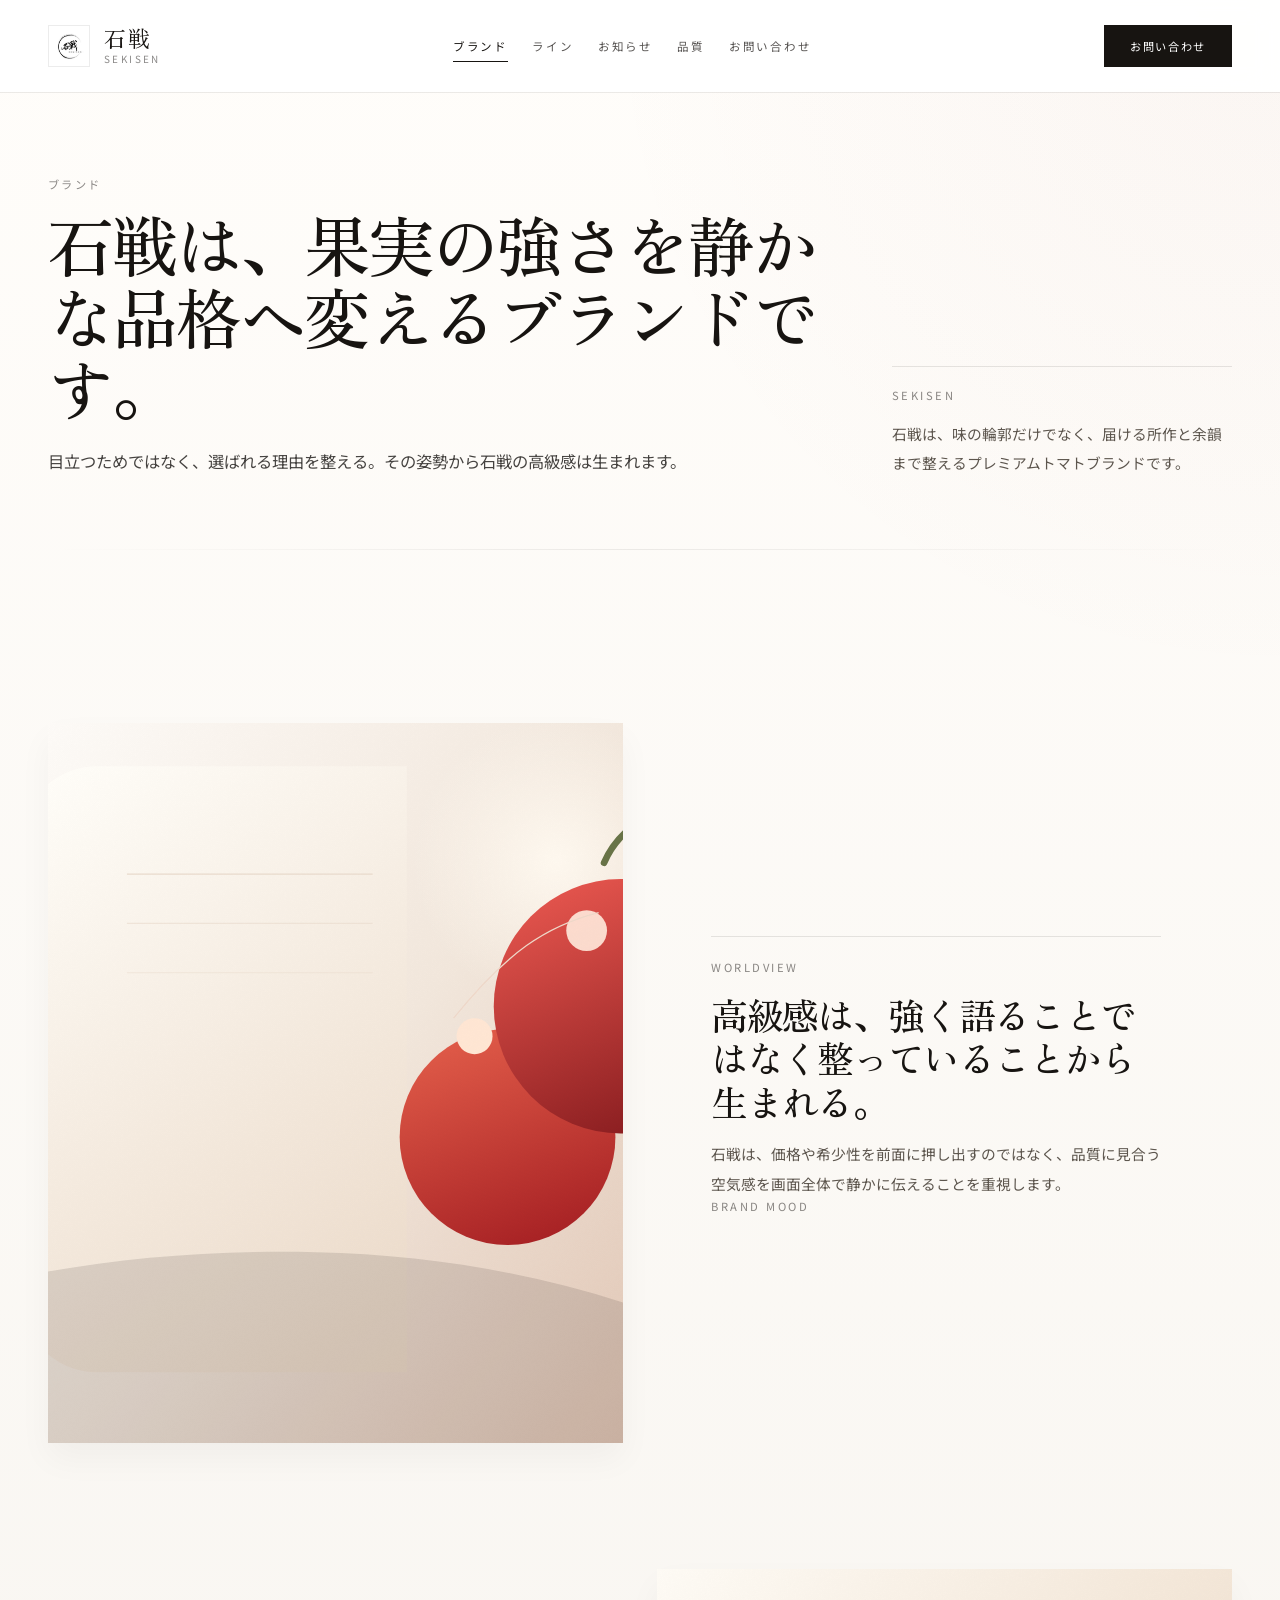
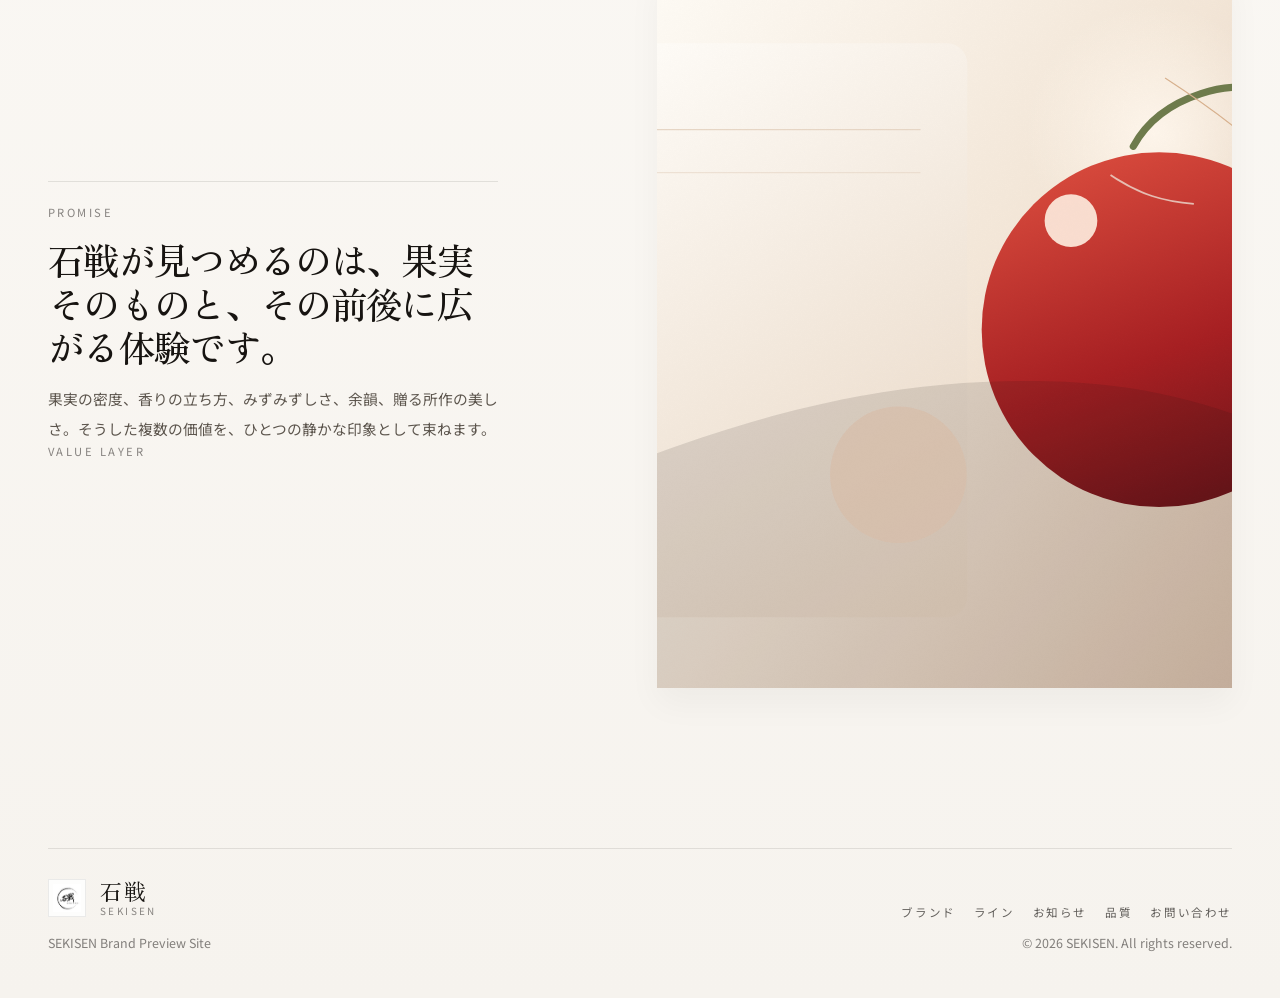
==== commit 9bccee75: "Redesign home page for desktop-first luxury brand" ====
--- a/about.html
+++ b/about.html
@@ -3,7 +3,7 @@
   <head>
     <meta charset="UTF-8" />
     <meta name="viewport" content="width=device-width, initial-scale=1.0" />
-    <title>About | SEKISEN</title>
+    <title>ブランド | SEKISEN</title>
     <meta
       name="description"
       content="石戦（SEKISEN）のブランド思想と世界観を紹介するページです。"
@@ -11,7 +11,7 @@
     <link rel="preconnect" href="https://fonts.googleapis.com" />
     <link rel="preconnect" href="https://fonts.gstatic.com" crossorigin />
     <link
-      href="https://fonts.googleapis.com/css2?family=Cormorant+Garamond:wght@500;600;700&family=Manrope:wght@400;500;600;700&family=Noto+Sans+JP:wght@400;500;700&family=Zen+Old+Mincho:wght@400;500;700&display=swap"
+      href="https://fonts.googleapis.com/css2?family=Noto+Sans+JP:wght@400;500;700&family=Zen+Old+Mincho:wght@400;500;700&display=swap"
       rel="stylesheet"
     />
     <link rel="stylesheet" href="./assets/css/styles.css" />
--- a/assets/css/styles.css
+++ b/assets/css/styles.css
@@ -1,20 +1,18 @@
 :root {
-  --bg: #f7f4ef;
+  --bg: #f6f3ee;
   --bg-soft: #fcfaf7;
-  --surface: rgba(255, 255, 255, 0.8);
-  --surface-strong: rgba(255, 255, 255, 0.92);
+  --surface: rgba(255, 255, 255, 0.88);
+  --surface-strong: rgba(255, 255, 255, 0.95);
   --ink: #171411;
-  --ink-soft: #5f5750;
-  --ink-faint: rgba(23, 20, 17, 0.54);
+  --ink-soft: #5c554d;
+  --ink-faint: rgba(23, 20, 17, 0.5);
   --line: rgba(23, 20, 17, 0.1);
   --line-strong: rgba(23, 20, 17, 0.18);
-  --accent: #8f3028;
-  --moss: #5d6d49;
-  --shadow: 0 26px 76px rgba(23, 20, 17, 0.08);
-  --shadow-soft: 0 16px 42px rgba(23, 20, 17, 0.04);
-  --radius-xl: 40px;
-  --radius-lg: 28px;
-  --container: min(1280px, calc(100vw - 56px));
+  --accent: #8d3028;
+  --moss: #5a6c49;
+  --shadow: 0 28px 70px rgba(23, 20, 17, 0.07);
+  --shadow-soft: 0 16px 32px rgba(23, 20, 17, 0.04);
+  --container: min(1320px, calc(100vw - 96px));
   --transition: 420ms ease;
 }
 
@@ -34,8 +32,10 @@
   font-family: "Noto Sans JP", sans-serif;
   color: var(--ink);
   background:
-    radial-gradient(circle at top right, rgba(143, 48, 40, 0.04), transparent 24%),
+    radial-gradient(circle at top right, rgba(141, 48, 40, 0.035), transparent 24%),
     linear-gradient(180deg, #fffdfa 0%, var(--bg) 100%);
+  -webkit-font-smoothing: antialiased;
+  text-rendering: optimizeLegibility;
 }
 
 body.nav-open {
@@ -71,40 +71,33 @@
 
 .site-header {
   position: fixed;
-  top: 16px;
-  left: 50%;
+  inset: 0 0 auto;
   z-index: 100;
-  width: min(1320px, calc(100vw - 28px));
-  transform: translateX(-50%);
+  transition:
+    background var(--transition),
+    box-shadow var(--transition),
+    backdrop-filter var(--transition);
 }
 
 .site-header__inner {
+  width: var(--container);
+  min-height: 92px;
+  margin: 0 auto;
   display: grid;
   grid-template-columns: auto 1fr auto;
   align-items: center;
-  gap: 22px;
-  padding: 12px 14px 12px 18px;
-  border: 1px solid rgba(255, 255, 255, 0.08);
-  border-radius: 999px;
-  background: rgba(255, 255, 255, 0.14);
-  backdrop-filter: blur(10px);
-  transition:
-    background var(--transition),
-    border-color var(--transition),
-    box-shadow var(--transition),
-    backdrop-filter var(--transition);
-}
-
-.site-header.is-scrolled .site-header__inner,
-.page-about .site-header__inner,
-.page-lineup .site-header__inner,
-.page-news .site-header__inner,
-.page-experience .site-header__inner,
-.page-contact .site-header__inner {
+  gap: 28px;
+}
+
+.site-header.is-scrolled,
+.page-about .site-header,
+.page-lineup .site-header,
+.page-news .site-header,
+.page-experience .site-header,
+.page-contact .site-header {
   background: rgba(255, 255, 255, 0.92);
-  border-color: rgba(23, 20, 17, 0.08);
-  backdrop-filter: blur(18px);
-  box-shadow: 0 16px 44px rgba(23, 20, 17, 0.08);
+  backdrop-filter: blur(14px);
+  box-shadow: 0 1px 0 rgba(23, 20, 17, 0.08);
 }
 
 .brand-mark {
@@ -115,19 +108,17 @@
 
 .brand-mark__symbol {
   flex: 0 0 auto;
-  width: 50px;
-  height: 50px;
-  padding: 5px;
+  width: 42px;
+  height: 42px;
+  padding: 4px;
   border: 1px solid rgba(23, 20, 17, 0.08);
-  border-radius: 50%;
-  background: rgba(255, 255, 255, 0.78);
+  background: rgba(255, 255, 255, 0.82);
 }
 
 .brand-mark__symbol img {
   width: 100%;
   height: 100%;
   object-fit: cover;
-  border-radius: 50%;
 }
 
 .brand-mark__text {
@@ -137,14 +128,14 @@
 
 .brand-mark__ja {
   font-family: "Zen Old Mincho", "Yu Mincho", serif;
-  font-size: 1.44rem;
+  font-size: 1.38rem;
   line-height: 1;
   letter-spacing: 0.1em;
 }
 
 .brand-mark__en {
-  font-size: 0.68rem;
-  letter-spacing: 0.22em;
+  font-size: 0.62rem;
+  letter-spacing: 0.24em;
   text-transform: uppercase;
   color: var(--ink-faint);
 }
@@ -153,110 +144,125 @@
   display: flex;
   align-items: center;
   justify-content: center;
-  gap: 8px;
+  gap: 24px;
 }
 
 .site-nav__link {
-  padding: 11px 15px;
-  border-radius: 999px;
+  position: relative;
+  padding: 6px 0;
   font-size: 0.72rem;
-  letter-spacing: 0.12em;
+  letter-spacing: 0.16em;
   color: rgba(23, 20, 17, 0.72);
-  transition: background var(--transition), color var(--transition);
+  transition: color var(--transition);
+}
+
+.site-nav__link::after {
+  content: "";
+  position: absolute;
+  left: 0;
+  right: 0;
+  bottom: -2px;
+  height: 1px;
+  background: currentColor;
+  transform: scaleX(0);
+  transform-origin: left;
+  transition: transform var(--transition);
 }
 
 .site-nav__link:hover,
 .site-nav__link:focus-visible,
 .site-nav__link.is-current {
-  background: rgba(255, 255, 255, 0.68);
   color: var(--ink);
+}
+
+.site-nav__link:hover::after,
+.site-nav__link:focus-visible::after,
+.site-nav__link.is-current::after {
+  transform: scaleX(1);
 }
 
 .site-header__utilities {
   display: flex;
   align-items: center;
-  gap: 10px;
+  justify-content: flex-end;
 }
 
 .site-utility {
   display: inline-flex;
   align-items: center;
   justify-content: center;
-  min-width: 112px;
-  padding: 12px 18px;
-  border-radius: 999px;
-  border: 1px solid rgba(23, 20, 17, 0.08);
-  background: rgba(255, 255, 255, 0.72);
-  font-size: 0.72rem;
-  letter-spacing: 0.16em;
+  min-width: 128px;
+  min-height: 42px;
+  padding: 10px 18px;
+  border: 1px solid rgba(23, 20, 17, 0.1);
+  background: rgba(255, 255, 255, 0.78);
+  font-size: 0.7rem;
+  letter-spacing: 0.14em;
   transition:
     transform var(--transition),
-    box-shadow var(--transition),
-    background var(--transition);
+    background var(--transition),
+    color var(--transition);
 }
 
 .site-utility:hover,
 .site-utility:focus-visible {
   transform: translateY(-1px);
-  box-shadow: 0 14px 26px rgba(23, 20, 17, 0.08);
 }
 
 .site-utility--dark {
+  border-color: transparent;
   background: var(--ink);
   color: #ffffff;
-  border-color: transparent;
 }
 
 .nav-toggle {
   display: none;
   position: relative;
-  width: 48px;
-  height: 48px;
+  width: 44px;
+  height: 44px;
   padding: 0;
-  border: 0;
-  border-radius: 50%;
-  background: rgba(255, 255, 255, 0.86);
-  box-shadow: 0 12px 24px rgba(23, 20, 17, 0.08);
+  border: 1px solid rgba(23, 20, 17, 0.08);
+  background: rgba(255, 255, 255, 0.94);
   cursor: pointer;
 }
 
 .nav-toggle span {
   position: absolute;
-  left: 13px;
-  width: 22px;
+  left: 11px;
+  width: 20px;
   height: 1.5px;
   background: var(--ink);
   transition: transform var(--transition), top var(--transition);
 }
 
 .nav-toggle span:first-child {
-  top: 20px;
+  top: 18px;
 }
 
 .nav-toggle span:last-child {
-  top: 28px;
+  top: 26px;
 }
 
 .nav-toggle[aria-expanded="true"] span:first-child {
-  top: 24px;
+  top: 22px;
   transform: rotate(45deg);
 }
 
 .nav-toggle[aria-expanded="true"] span:last-child {
-  top: 24px;
+  top: 22px;
   transform: rotate(-45deg);
 }
 
 .hero {
   position: relative;
   min-height: 100svh;
-  padding: 138px 0 72px;
+  padding: 136px 0 88px;
   isolation: isolate;
 }
 
 .hero__slides,
 .hero__veil,
-.hero__grain {
+.hero__grid {
   position: absolute;
   inset: 0;
 }
@@ -295,44 +301,44 @@
   z-index: -2;
   background:
     linear-gradient(90deg, rgba(255, 252, 248, 0.96) 0%, rgba(255, 252, 248, 0.82) 34%, rgba(255, 252, 248, 0.42) 68%, rgba(255, 252, 248, 0.16) 100%),
-    linear-gradient(180deg, rgba(255, 255, 255, 0.08) 0%, rgba(255, 255, 255, 0.22) 100%);
-}
-
-.hero__grain {
+    linear-gradient(180deg, rgba(255, 255, 255, 0.06) 0%, rgba(255, 255, 255, 0.18) 100%);
+}
+
+.hero__grid {
   z-index: -1;
   background-image:
-    linear-gradient(rgba(23, 20, 17, 0.05) 1px, transparent 1px),
-    linear-gradient(90deg, rgba(23, 20, 17, 0.05) 1px, transparent 1px);
-  background-size: 152px 152px;
-  mask-image: linear-gradient(180deg, rgba(0, 0, 0, 0.74), transparent 94%);
-}
-
-.hero__shell {
-  position: relative;
-  min-height: calc(100svh - 210px);
+    linear-gradient(rgba(23, 20, 17, 0.045) 1px, transparent 1px),
+    linear-gradient(90deg, rgba(23, 20, 17, 0.045) 1px, transparent 1px);
+  background-size: 164px 164px;
+  mask-image: linear-gradient(180deg, rgba(0, 0, 0, 0.75), transparent 94%);
+}
+
+.hero__layout {
+  min-height: calc(100svh - 224px);
   display: grid;
   align-content: end;
 }
 
-.hero__copy {
+.hero__content {
   max-width: 520px;
 }
 
-.hero__copy.is-changing {
-  opacity: 0.45;
-  transform: translateY(20px);
+.hero__content.is-changing {
+  opacity: 0.44;
+  transform: translateY(18px);
 }
 
 .hero__eyebrow,
 .section-kicker,
-.quality-item__label,
-.intro-overlap__note-label,
-.news-preview__meta,
+.promise-item__label,
+.value-item__label,
 .news-article__meta,
-.story-meta {
-  margin: 0 0 18px;
-  font-size: 0.72rem;
-  letter-spacing: 0.2em;
+.intro-section__note-label,
+.story-meta,
+.subhero__side-label {
+  margin: 0 0 16px;
+  font-size: 0.7rem;
+  letter-spacing: 0.22em;
   text-transform: uppercase;
   color: rgba(23, 20, 17, 0.5);
 }
@@ -340,46 +346,47 @@
 .hero__title,
 .section-title,
 .subhero__title,
-.lineup-row__title,
-.detail-story__title,
-.process-step__title,
-.quality-item__title,
-.final-link__title,
+.promise-item__title,
+.story-row__title,
+.detail-row__title,
+.value-item__title,
+.intro-section__note-title,
+.gallery-item__caption,
+.cta-link__title,
 .contact-panel__title,
-.intro-overlap__note-title,
 .news-article__title {
   margin: 0;
   font-family: "Zen Old Mincho", "Yu Mincho", serif;
   font-weight: 500;
-  letter-spacing: -0.04em;
+  letter-spacing: -0.045em;
 }
 
 .hero__title {
-  font-size: clamp(4rem, 9.8vw, 8.4rem);
-  line-height: 0.9;
+  font-size: clamp(5rem, 7.6vw, 7.8rem);
+  line-height: 0.92;
 }
 
 .hero__description,
 .section-text,
 .section-lead,
 .subhero__lead,
-.lineup-row__text,
-.detail-story__text,
-.process-step__text,
-.quality-item__text,
-.intro-overlap__note-text,
-.news-preview__title,
+.promise-item__text,
+.story-row__text,
+.detail-row__text,
+.value-item__text,
+.intro-section__note-text,
+.gallery-item__detail,
 .news-article__body,
 .contact-panel__text,
 .subhero__side-text {
-  font-size: 0.96rem;
+  font-size: 0.92rem;
   line-height: 2;
   color: var(--ink-soft);
 }
 
 .hero__description {
-  max-width: 420px;
-  margin: 24px 0 0;
+  max-width: 410px;
+  margin: 22px 0 0;
 }
 
 .hero__actions {
@@ -391,26 +398,27 @@
   align-items: center;
   justify-content: center;
   min-width: 164px;
-  padding: 15px 22px;
-  border-radius: 999px;
+  min-height: 44px;
+  padding: 13px 22px;
   border: 1px solid transparent;
-  font-size: 0.74rem;
-  letter-spacing: 0.16em;
+  background: transparent;
+  font-size: 0.72rem;
+  letter-spacing: 0.14em;
   transition:
     transform var(--transition),
-    box-shadow var(--transition),
-    background var(--transition);
+    background var(--transition),
+    box-shadow var(--transition);
 }
 
 .button:hover,
 .button:focus-visible {
-  transform: translateY(-2px);
+  transform: translateY(-1px);
 }
 
 .button--dark {
   background: var(--ink);
   color: #ffffff;
-  box-shadow: 0 16px 32px rgba(23, 20, 17, 0.1);
+  box-shadow: 0 16px 30px rgba(23, 20, 17, 0.1);
 }
 
 .hero__controls {
@@ -418,28 +426,27 @@
   grid-template-columns: auto auto 1fr;
   align-items: center;
   gap: 18px;
-  margin-top: 100px;
+  margin-top: 94px;
 }
 
 .hero__counter {
   display: inline-flex;
   align-items: center;
   gap: 12px;
-  font-size: 0.78rem;
+  font-size: 0.76rem;
   letter-spacing: 0.16em;
   text-transform: uppercase;
   color: rgba(23, 20, 17, 0.54);
 }
 
 .hero__counter-line {
-  width: 72px;
+  width: 74px;
   height: 1px;
   background: rgba(23, 20, 17, 0.18);
 }
 
 .hero__dots {
   display: inline-flex;
-  align-items: center;
   gap: 10px;
 }
 
@@ -448,28 +455,27 @@
   height: 3px;
   padding: 0;
   border: 0;
-  border-radius: 999px;
   background: rgba(23, 20, 17, 0.16);
   cursor: pointer;
   transition: background var(--transition), transform var(--transition);
 }
 
 .hero-dot.is-active {
-  background: rgba(23, 20, 17, 0.7);
+  background: rgba(23, 20, 17, 0.72);
   transform: scaleX(1.08);
 }
 
 .hero__scroll {
   justify-self: end;
-  font-size: 0.72rem;
+  font-size: 0.7rem;
   letter-spacing: 0.2em;
   text-transform: uppercase;
-  color: rgba(23, 20, 17, 0.5);
+  color: rgba(23, 20, 17, 0.52);
 }
 
 .section {
   position: relative;
-  padding: 144px 0;
+  padding: 160px 0;
 }
 
 .section::before {
@@ -477,14 +483,14 @@
   position: absolute;
   left: 50%;
   top: 0;
-  width: min(1280px, calc(100vw - 56px));
+  width: min(1320px, calc(100vw - 96px));
   height: 1px;
   transform: translateX(-50%);
   background: linear-gradient(90deg, transparent, rgba(23, 20, 17, 0.08), transparent);
 }
 
 .section-head {
-  max-width: 820px;
+  max-width: 860px;
 }
 
 .section-head--compact {
@@ -493,17 +499,17 @@
 
 .section-title,
 .subhero__title {
-  font-size: clamp(3.1rem, 6.2vw, 5.6rem);
-  line-height: 1.06;
+  font-size: clamp(3.2rem, 5.2vw, 5.4rem);
+  line-height: 1.08;
 }
 
 .section-lead,
 .subhero__lead {
   margin: 22px 0 0;
   max-width: 640px;
-  font-size: 1.12rem;
-  line-height: 1.9;
-  color: rgba(23, 20, 17, 0.82);
+  font-size: 1.02rem;
+  line-height: 1.95;
+  color: rgba(23, 20, 17, 0.8);
 }
 
 .section-text {
@@ -511,240 +517,266 @@
   margin: 22px 0 0;
 }
 
-.intro-overlap {
-  margin-top: -110px;
+.intro-section {
+  margin-top: -112px;
   padding-top: 0;
 }
 
-.intro-overlap::before {
+.intro-section::before {
   display: none;
 }
 
-.intro-overlap__shell {
+.intro-section__panel {
   position: relative;
   z-index: 2;
-}
-
-.intro-overlap__panel {
-  display: grid;
-  grid-template-columns: minmax(0, 1fr) minmax(380px, 460px);
-  gap: 56px;
+  display: grid;
+  grid-template-columns: minmax(0, 1fr) minmax(400px, 480px);
+  gap: 72px;
   align-items: center;
-  padding: 54px;
+  padding: 58px;
   border: 1px solid rgba(23, 20, 17, 0.08);
-  border-radius: var(--radius-xl);
   background:
-    linear-gradient(180deg, rgba(255, 255, 255, 0.94), rgba(248, 243, 236, 0.92));
+    linear-gradient(180deg, rgba(255, 255, 255, 0.96), rgba(248, 243, 236, 0.92));
   box-shadow: var(--shadow);
 }
 
-.intro-overlap__media {
+.intro-section__media {
   position: relative;
   margin: 0;
 }
 
-.intro-overlap__media img {
+.intro-section__media img {
   width: 100%;
   aspect-ratio: 4 / 5;
   object-fit: cover;
-  border-radius: 32px;
-}
-
-.intro-overlap__note {
+}
+
+.intro-section__note {
   position: absolute;
-  left: 22px;
-  right: 22px;
-  bottom: 22px;
-  padding: 20px 22px;
+  left: 18px;
+  right: 18px;
+  bottom: 18px;
+  padding: 18px 20px;
   border: 1px solid rgba(255, 255, 255, 0.12);
-  border-radius: 24px;
-  background: rgba(255, 255, 255, 0.82);
-  backdrop-filter: blur(12px);
-}
-
-.intro-overlap__note-title {
-  margin-top: 14px;
-  font-size: 1.7rem;
+  background: rgba(255, 255, 255, 0.84);
+  backdrop-filter: blur(10px);
+}
+
+.intro-section__note-title {
+  margin-top: 12px;
+  font-size: 1.6rem;
   line-height: 1.18;
 }
 
-.intro-overlap__note-text {
+.intro-section__note-text {
   margin: 12px 0 0;
 }
 
-.lineup-showcase {
-  padding-top: 112px;
-}
-
-.lineup-showcase__stack,
-.detail-section__stack,
-.process-section__stack {
-  margin-top: 72px;
-}
-
-.lineup-row,
-.detail-story,
-.process-step {
-  display: grid;
-  grid-template-columns: minmax(0, 1.02fr) minmax(0, 0.98fr);
-  gap: 74px;
+.promise-section__grid {
+  display: grid;
+  grid-template-columns: repeat(4, minmax(0, 1fr));
+  gap: 34px;
+  margin-top: 60px;
+}
+
+.promise-item,
+.value-item,
+.cta-link {
+  padding-top: 24px;
+  border-top: 1px solid var(--line-strong);
+}
+
+.promise-item__title,
+.value-item__title {
+  font-size: 1.86rem;
+  line-height: 1.22;
+}
+
+.promise-item__text,
+.value-item__text {
+  margin: 14px 0 0;
+}
+
+.process-section {
+  background: linear-gradient(180deg, rgba(255, 255, 255, 0.72), rgba(247, 242, 236, 0.44));
+}
+
+.process-section__stack,
+.detail-section__stack {
+  margin-top: 78px;
+}
+
+.story-row,
+.detail-row {
+  display: grid;
+  grid-template-columns: minmax(0, 1.05fr) minmax(0, 0.95fr);
+  gap: 88px;
   align-items: center;
 }
 
-.lineup-row + .lineup-row,
-.detail-story + .detail-story,
-.process-step + .process-step {
-  margin-top: 120px;
-}
-
-.lineup-row--reverse,
-.detail-story--reverse,
-.process-step--reverse {
-  grid-template-columns: minmax(0, 0.98fr) minmax(0, 1.02fr);
-}
-
-.lineup-row--reverse .lineup-row__media,
-.detail-story--reverse .detail-story__media,
-.process-step--reverse .process-step__media {
+.story-row + .story-row,
+.detail-row + .detail-row {
+  margin-top: 126px;
+}
+
+.story-row--reverse,
+.detail-row--reverse {
+  grid-template-columns: minmax(0, 0.95fr) minmax(0, 1.05fr);
+}
+
+.story-row--reverse .story-row__media,
+.detail-row--reverse .detail-row__media {
   order: 2;
 }
 
-.lineup-row--reverse .lineup-row__copy,
-.detail-story--reverse .detail-story__copy,
-.process-step--reverse .process-step__copy {
+.story-row--reverse .story-row__copy,
+.detail-row--reverse .detail-row__copy {
   order: 1;
 }
 
-.lineup-row__media,
-.detail-story__media,
-.process-step__media {
+.story-row__media,
+.detail-row__media {
   margin: 0;
 }
 
-.lineup-row__media img,
-.detail-story__media img,
-.process-step__media img {
+.story-row__media img,
+.detail-row__media img {
   width: 100%;
   aspect-ratio: 4 / 5;
   object-fit: cover;
-  border-radius: 34px;
   box-shadow: var(--shadow-soft);
 }
 
-.lineup-row__copy,
-.detail-story__copy,
-.process-step__copy {
+.story-row__copy,
+.detail-row__copy {
   max-width: 450px;
-  padding-top: 24px;
+  padding-top: 22px;
   border-top: 1px solid var(--line);
 }
 
-.lineup-row__title,
-.detail-story__title,
-.process-step__title {
+.story-row__title,
+.detail-row__title {
   margin-top: 18px;
-  font-size: 2.36rem;
+  font-size: 2.3rem;
   line-height: 1.18;
 }
 
-.lineup-row__text,
-.detail-story__text,
-.process-step__text {
+.story-row__text,
+.detail-row__text {
   margin: 16px 0 0;
 }
 
-.news-preview {
-  background: rgba(255, 255, 255, 0.5);
-}
-
-.news-preview__shell {
-  display: grid;
-  grid-template-columns: minmax(320px, 420px) minmax(0, 1fr);
-  gap: 64px;
+.value-section__layout {
+  display: grid;
+  grid-template-columns: minmax(360px, 440px) minmax(0, 1fr);
+  gap: 84px;
   align-items: start;
 }
 
-.news-preview__list {
+.value-section__media {
   margin: 0;
-  padding: 0;
-  list-style: none;
-  border-top: 1px solid var(--line);
-}
-
-.news-preview__item {
-  border-bottom: 1px solid var(--line);
-}
-
-.news-preview__link {
-  display: grid;
-  grid-template-columns: minmax(200px, 220px) 1fr;
-  gap: 16px;
-  align-items: center;
-  padding: 22px 0;
-  transition: transform var(--transition);
-}
-
-.news-preview__link:hover,
-.news-preview__link:focus-visible {
-  transform: translateX(4px);
-}
-
-.news-preview__title {
-  margin: 0;
-}
-
-.quality-section__grid {
-  display: grid;
-  grid-template-columns: repeat(3, minmax(0, 1fr));
-  gap: 34px;
-  margin-top: 52px;
-}
-
-.quality-item {
-  padding-top: 22px;
-  border-top: 1px solid var(--line-strong);
-}
-
-.quality-item__label {
-  margin-bottom: 14px;
-}
-
-.quality-item__title {
-  font-size: 2rem;
-  line-height: 1.18;
-}
-
-.quality-item__text {
-  margin: 14px 0 0;
-}
-
-.final-nav {
-  padding-bottom: 138px;
-}
-
-.final-nav__grid {
+}
+
+.value-section__media img {
+  width: 100%;
+  aspect-ratio: 4 / 5;
+  object-fit: cover;
+  box-shadow: var(--shadow-soft);
+}
+
+.value-section__grid {
+  display: grid;
+  grid-template-columns: repeat(2, minmax(0, 1fr));
+  gap: 30px;
+  margin-top: 48px;
+}
+
+.gallery-section__grid {
+  display: grid;
+  grid-template-columns: repeat(12, minmax(0, 1fr));
+  grid-auto-rows: minmax(124px, 140px);
+  gap: 18px;
+  margin-top: 58px;
+}
+
+.gallery-item {
+  position: relative;
+  overflow: hidden;
+  background: #ffffff;
+  box-shadow: var(--shadow-soft);
+}
+
+.gallery-item img {
+  width: 100%;
+  height: 100%;
+  object-fit: cover;
+  transition: transform 700ms ease;
+}
+
+.gallery-item:hover img,
+.gallery-item:focus-within img {
+  transform: scale(1.03);
+}
+
+.gallery-item__meta {
+  position: absolute;
+  inset: auto 0 0;
+  padding: 20px;
+  background: linear-gradient(180deg, rgba(23, 20, 17, 0) 0%, rgba(23, 20, 17, 0.7) 100%);
+  color: #ffffff;
+}
+
+.gallery-item__caption {
+  font-size: 1.24rem;
+  line-height: 1.16;
+}
+
+.gallery-item__detail {
+  margin: 10px 0 0;
+  color: rgba(255, 255, 255, 0.9);
+}
+
+.gallery-item--tall {
+  grid-column: span 5;
+  grid-row: span 4;
+}
+
+.gallery-item--wide {
+  grid-column: span 7;
+  grid-row: span 2;
+}
+
+.gallery-item--square {
+  grid-column: span 3;
+  grid-row: span 2;
+}
+
+.cta-section {
+  padding-bottom: 142px;
+}
+
+.cta-section__grid {
   display: grid;
   grid-template-columns: repeat(4, minmax(0, 1fr));
   gap: 24px;
-  margin-top: 46px;
-}
-
-.final-link {
-  display: grid;
-  gap: 18px;
-  padding-top: 24px;
-  border-top: 1px solid var(--line-strong);
-}
-
-.final-link__title {
-  font-size: 1.78rem;
-  line-height: 1.2;
-}
-
-.final-link__arrow {
-  font-size: 0.76rem;
-  letter-spacing: 0.16em;
-  text-transform: uppercase;
+  margin-top: 52px;
+}
+
+.cta-link {
+  display: grid;
+  gap: 16px;
+}
+
+.cta-link__title {
+  font-size: 1.74rem;
+  line-height: 1.22;
+}
+
+.cta-link__arrow,
+.text-link,
+.site-footer__nav a {
+  font-size: 0.72rem;
+  letter-spacing: 0.14em;
   color: rgba(23, 20, 17, 0.66);
 }
 
@@ -753,9 +785,6 @@
   align-items: center;
   gap: 12px;
   margin-top: 24px;
-  font-size: 0.74rem;
-  letter-spacing: 0.16em;
-  color: rgba(23, 20, 17, 0.72);
 }
 
 .text-link::after {
@@ -768,18 +797,18 @@
 
 .subhero {
   position: relative;
-  padding: 176px 0 56px;
+  padding: 176px 0 72px;
 }
 
 .subhero__shell {
   display: grid;
-  grid-template-columns: minmax(0, 1fr) minmax(250px, 320px);
-  gap: 48px;
+  grid-template-columns: minmax(0, 1fr) minmax(260px, 340px);
+  gap: 56px;
   align-items: end;
 }
 
 .subhero__side {
-  padding-top: 22px;
+  padding-top: 20px;
   border-top: 1px solid var(--line);
 }
 
@@ -794,11 +823,11 @@
 }
 
 .news-page__stack {
-  max-width: 960px;
+  max-width: 980px;
 }
 
 .news-article {
-  padding: 30px 0;
+  padding: 32px 0;
   border-top: 1px solid var(--line);
 }
 
@@ -825,21 +854,20 @@
 .contact-page__grid {
   display: grid;
   grid-template-columns: repeat(2, minmax(0, 1fr));
-  gap: 26px;
+  gap: 28px;
 }
 
 .contact-panel {
-  padding: 30px;
+  padding: 32px;
   border: 1px solid rgba(23, 20, 17, 0.08);
-  border-radius: 34px;
   background:
-    linear-gradient(180deg, rgba(255, 255, 255, 0.94), rgba(247, 242, 235, 0.9));
+    linear-gradient(180deg, rgba(255, 255, 255, 0.95), rgba(247, 242, 235, 0.9));
   box-shadow: var(--shadow-soft);
 }
 
 .contact-panel__title {
   margin-top: 18px;
-  font-size: 2rem;
+  font-size: 1.96rem;
   line-height: 1.18;
 }
 
@@ -855,7 +883,7 @@
   display: flex;
   align-items: flex-end;
   justify-content: space-between;
-  gap: 28px;
+  gap: 32px;
   padding-top: 30px;
   border-top: 1px solid var(--line);
 }
@@ -866,21 +894,21 @@
 }
 
 .site-footer__brand .brand-mark__symbol {
-  width: 42px;
-  height: 42px;
+  width: 38px;
+  height: 38px;
 }
 
 .site-footer__note,
 .site-footer__copyright {
   margin: 0;
-  font-size: 0.8rem;
+  font-size: 0.78rem;
   color: rgba(23, 20, 17, 0.52);
 }
 
 .site-footer__meta {
   display: grid;
   justify-items: end;
-  gap: 16px;
+  gap: 14px;
 }
 
 .site-footer__nav {
@@ -890,12 +918,6 @@
   flex-wrap: wrap;
 }
 
-.site-footer__nav a {
-  font-size: 0.72rem;
-  letter-spacing: 0.12em;
-  color: rgba(23, 20, 17, 0.62);
-}
-
 .no-script {
   padding: 16px 20px;
   background: var(--ink);
@@ -908,8 +930,8 @@
 .reveal-scale {
   opacity: 0;
   transition:
-    opacity 900ms ease,
-    transform 900ms cubic-bezier(0.2, 0.7, 0.2, 1);
+    opacity 920ms ease,
+    transform 920ms cubic-bezier(0.2, 0.7, 0.2, 1);
 }
 
 .reveal-up {
@@ -917,11 +939,11 @@
 }
 
 .reveal-side--left {
-  transform: translateX(-42px);
+  transform: translateX(-40px);
 }
 
 .reveal-side--right {
-  transform: translateX(42px);
+  transform: translateX(40px);
 }
 
 .reveal-scale {
@@ -944,31 +966,39 @@
 }
 
 @media (max-width: 1180px) {
-  .intro-overlap__panel,
-  .lineup-row,
-  .lineup-row--reverse,
-  .detail-story,
-  .detail-story--reverse,
-  .process-step,
-  .process-step--reverse,
-  .news-preview__shell,
+  :root {
+    --container: min(100vw - 64px, 100%);
+  }
+
+  .intro-section__panel,
+  .story-row,
+  .story-row--reverse,
+  .detail-row,
+  .detail-row--reverse,
+  .value-section__layout,
   .subhero__shell {
     grid-template-columns: 1fr;
   }
 
-  .lineup-row--reverse .lineup-row__media,
-  .lineup-row--reverse .lineup-row__copy,
-  .detail-story--reverse .detail-story__media,
-  .detail-story--reverse .detail-story__copy,
-  .process-step--reverse .process-step__media,
-  .process-step--reverse .process-step__copy {
+  .story-row--reverse .story-row__media,
+  .story-row--reverse .story-row__copy,
+  .detail-row--reverse .detail-row__media,
+  .detail-row--reverse .detail-row__copy {
     order: initial;
   }
 
-  .quality-section__grid,
-  .final-nav__grid,
+  .promise-section__grid,
+  .value-section__grid,
+  .cta-section__grid,
   .contact-page__grid {
-    grid-template-columns: 1fr;
+    grid-template-columns: 1fr 1fr;
+  }
+
+  .gallery-item--tall,
+  .gallery-item--wide,
+  .gallery-item--square {
+    grid-column: span 6;
+    grid-row: span 2;
   }
 
   .site-footer__inner {
@@ -980,14 +1010,16 @@
   }
 }
 
-@media (max-width: 960px) {
+@media (max-width: 900px) {
   :root {
     --container: min(100vw - 32px, 100%);
   }
 
   .site-header__inner {
+    min-height: 74px;
     grid-template-columns: auto auto;
     justify-content: space-between;
+    gap: 18px;
   }
 
   .site-header__utilities {
@@ -996,19 +1028,17 @@
 
   .site-nav {
     position: fixed;
-    top: 82px;
-    left: 14px;
-    right: 14px;
+    top: 74px;
+    left: 0;
+    right: 0;
     display: grid;
-    gap: 6px;
-    padding: 10px;
-    border: 1px solid rgba(23, 20, 17, 0.08);
-    border-radius: 30px;
-    background: rgba(255, 255, 255, 0.96);
-    box-shadow: 0 24px 54px rgba(23, 20, 17, 0.1);
+    gap: 14px;
+    padding: 28px 16px 34px;
+    background: rgba(255, 255, 255, 0.98);
+    box-shadow: 0 1px 0 rgba(23, 20, 17, 0.08);
     opacity: 0;
     pointer-events: none;
-    transform: translateY(-12px);
+    transform: translateY(-14px);
     transition:
       opacity var(--transition),
       transform var(--transition);
@@ -1021,7 +1051,13 @@
   }
 
   .site-nav__link {
-    padding: 15px 16px;
+    padding: 10px 0;
+    font-size: 0.9rem;
+    letter-spacing: 0.08em;
+  }
+
+  .site-nav__link::after {
+    bottom: 0;
   }
 
   .nav-toggle {
@@ -1029,93 +1065,138 @@
   }
 
   .hero {
-    padding-top: 118px;
+    min-height: 100svh;
+    padding: 108px 0 46px;
+  }
+
+  .hero__veil {
+    background:
+      linear-gradient(180deg, rgba(255, 252, 248, 0.92) 0%, rgba(255, 252, 248, 0.7) 38%, rgba(255, 252, 248, 0.18) 100%),
+      linear-gradient(90deg, rgba(255, 252, 248, 0.7) 0%, rgba(255, 252, 248, 0.18) 100%);
+  }
+
+  .hero__layout {
+    min-height: calc(100svh - 154px);
+    align-content: end;
+  }
+
+  .hero__content {
+    max-width: none;
+  }
+
+  .hero__title {
+    font-size: clamp(3.6rem, 15vw, 5.8rem);
+    line-height: 0.98;
+  }
+
+  .hero__description {
+    max-width: 100%;
+    font-size: 0.96rem;
   }
 
   .hero__controls {
     grid-template-columns: 1fr;
     justify-items: start;
     gap: 12px;
-    margin-top: 72px;
+    margin-top: 56px;
   }
 
   .hero__scroll {
     display: none;
   }
 
-  .news-preview__link {
-    grid-template-columns: 1fr;
-    gap: 10px;
-  }
-
-  .site-footer__inner {
-    flex-direction: column;
-  }
-}
-
-@media (max-width: 720px) {
-  .hero__title {
-    font-size: clamp(3.2rem, 15vw, 5.3rem);
+  .intro-section {
+    margin-top: -24px;
+  }
+
+  .intro-section__panel {
+    gap: 28px;
+    padding: 26px 22px 30px;
+  }
+
+  .intro-section__note {
+    position: static;
+    margin-top: 16px;
+  }
+
+  .section {
+    padding: 108px 0;
+  }
+
+  .section::before {
+    width: calc(100vw - 32px);
   }
 
   .section-title,
   .subhero__title {
-    font-size: clamp(2.5rem, 10vw, 4rem);
-  }
-
+    font-size: clamp(2.6rem, 10.5vw, 4rem);
+    line-height: 1.14;
+  }
+
+  .section-lead,
+  .subhero__lead {
+    font-size: 1rem;
+    line-height: 1.9;
+  }
+
+  .section-text,
   .hero__description,
-  .section-text,
-  .section-lead,
-  .subhero__lead,
-  .lineup-row__text,
-  .detail-story__text,
-  .process-step__text,
-  .quality-item__text,
-  .intro-overlap__note-text,
-  .news-preview__title,
+  .promise-item__text,
+  .story-row__text,
+  .detail-row__text,
+  .value-item__text,
+  .gallery-item__detail,
   .news-article__body,
   .contact-panel__text,
+  .intro-section__note-text,
   .subhero__side-text {
-    font-size: 0.92rem;
-    line-height: 1.86;
-  }
-
-  .intro-overlap {
-    margin-top: -72px;
-  }
-
-  .intro-overlap__panel {
-    gap: 28px;
-    padding: 28px;
-  }
-
-  .intro-overlap__note {
-    position: static;
-    margin-top: 16px;
-  }
-
-  .lineup-row__title,
-  .detail-story__title,
-  .process-step__title,
-  .quality-item__title,
-  .final-link__title,
+    font-size: 0.95rem;
+    line-height: 1.9;
+  }
+
+  .promise-section__grid,
+  .value-section__grid,
+  .cta-section__grid,
+  .contact-page__grid,
+  .gallery-section__grid {
+    grid-template-columns: 1fr;
+  }
+
+  .story-row + .story-row,
+  .detail-row + .detail-row {
+    margin-top: 88px;
+  }
+
+  .gallery-item--tall,
+  .gallery-item--wide,
+  .gallery-item--square {
+    grid-column: auto;
+    grid-row: auto;
+    min-height: 300px;
+  }
+
+  .promise-item__title,
+  .story-row__title,
+  .detail-row__title,
+  .value-item__title,
+  .cta-link__title,
   .contact-panel__title,
-  .intro-overlap__note-title,
-  .news-article__title {
-    font-size: 1.76rem;
-  }
-
-  .section {
-    padding: 108px 0;
-  }
-
-  .subhero {
-    padding-top: 150px;
+  .news-article__title,
+  .intro-section__note-title {
+    font-size: 1.72rem;
   }
 
   .button {
     width: 100%;
     min-width: 0;
+  }
+
+  .subhero {
+    padding: 144px 0 56px;
+  }
+
+  .site-footer__inner {
+    flex-direction: column;
   }
 }
 
